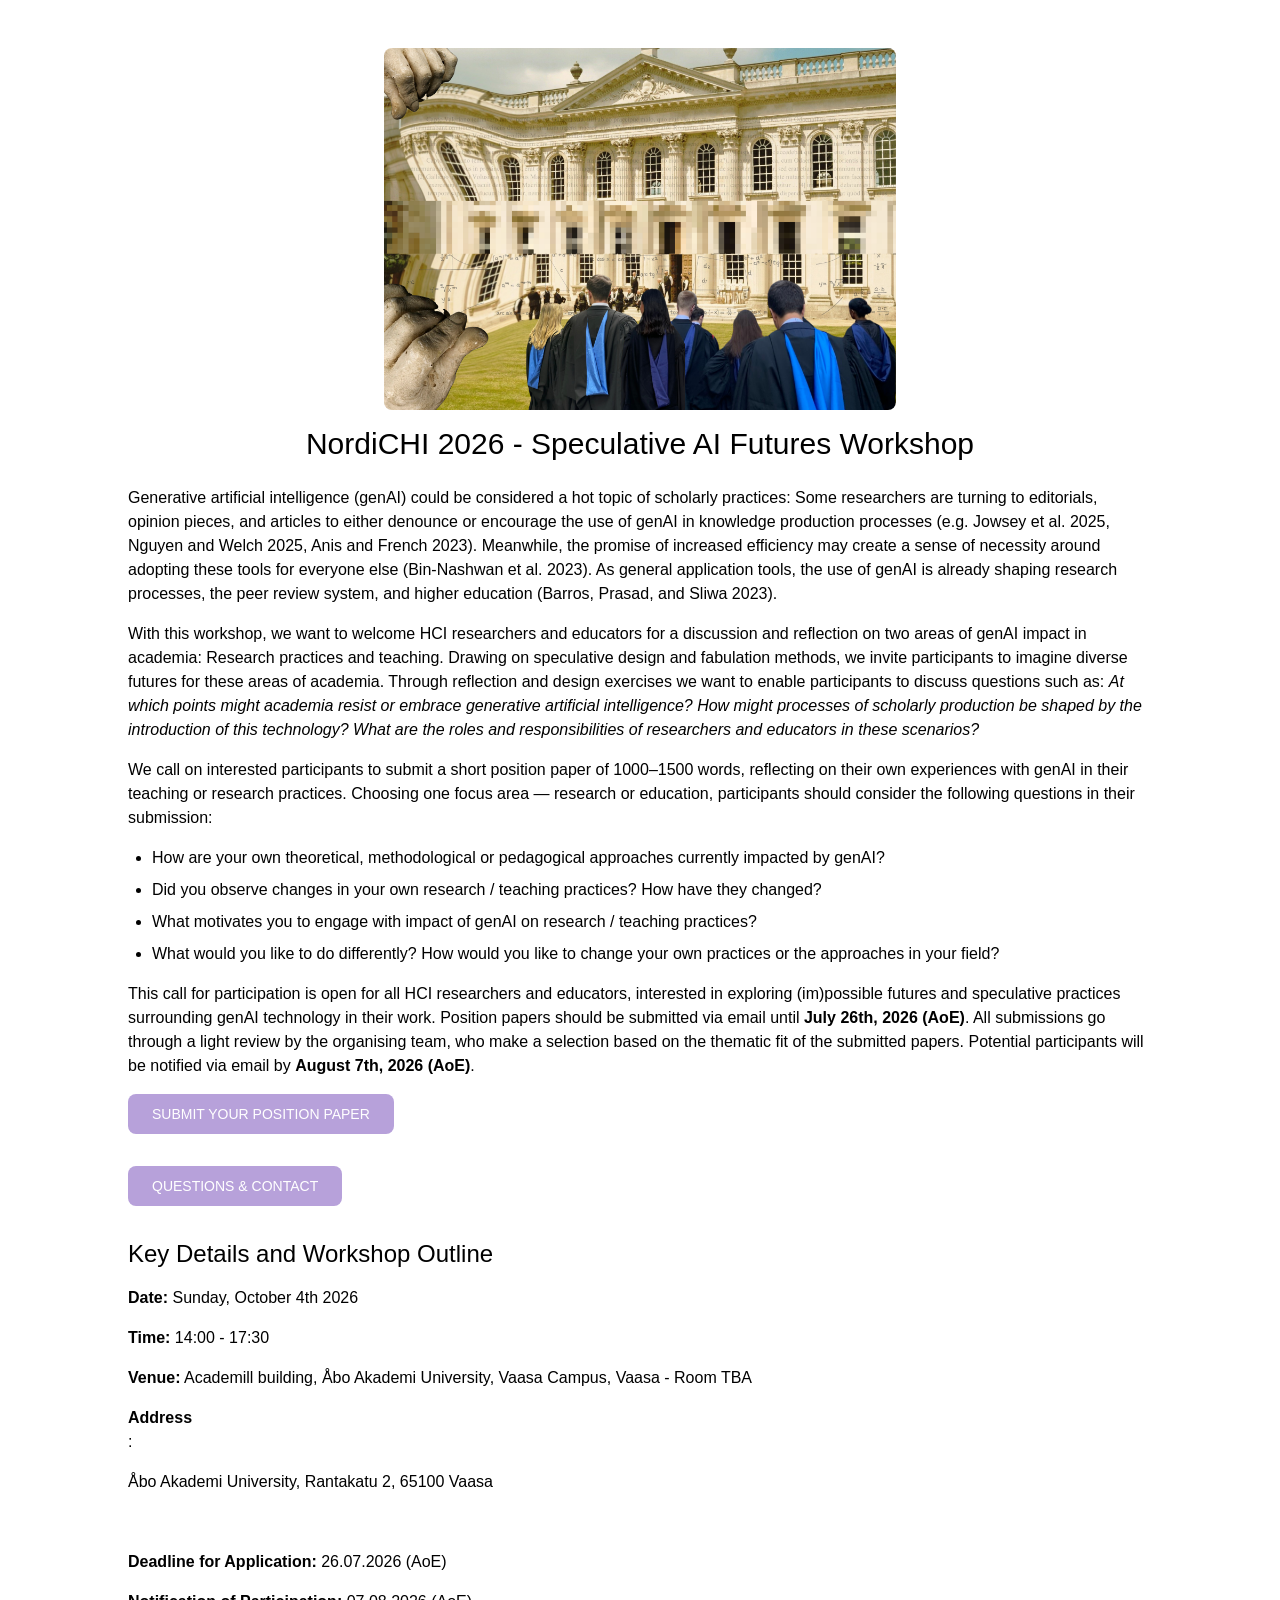
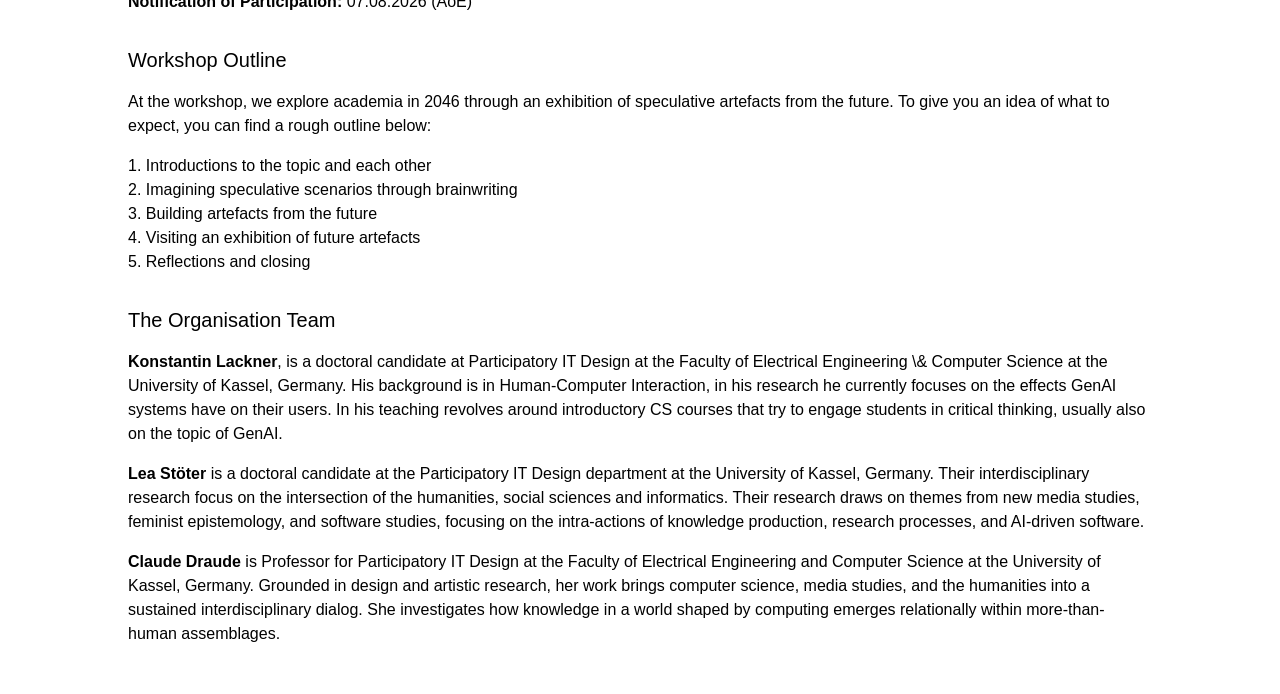
==== docs/index.html @ 433b13c0 "UPDATE title" ====
<!DOCTYPE html>
<html class="scroll-smooth" lang="de">
<head>
    <meta charset="UTF-8">
    <meta content="width=device-width, initial-scale=1.0" name="viewport">
    <title>Speculative AI Futures Workshop</title>
    <link href="./img/favicon.png" rel="icon">
  <script type="module" crossorigin src="./assets/index-BMOIDHHp.js"></script>
  <link rel="stylesheet" crossorigin href="./assets/index-B1BIUfkV.css">
</head>

<body>
<main class="bg-white min-h-screen mx-6">
    <div class="max-w-5xl mx-auto flex flex-col items-center justify-center bg-gradient-to-br from-indigo-500 to-purple-600 rounded-2xl pt-12 pb-6 text-left space-y-4"
         id="cfp">
        <img alt="Zoya Yasmine https://betterimagesofai.org Better Images of AI https://creativecommons.org/licenses/by/4.0/ Creative Commons License – This image shows a large white, traditional, old building. The top half of the building represents the humanities (which is symbolised by the embedded text from classic literature which is faintly shown on top the building). The bottom section of the building is embossed with mathematical formulas to represent the sciences. The middle layer of the image is heavily pixelated. On the steps at the front of the building there is a group of scholars, wearing formal suits and tie attire, who are standing around at the entrance talking and some of them are sitting on the steps. There are two stone, statute-like hands that are stretching the building apart from the left side. In the forefront of the image, there are 8 students – which can only be seen from the back. Their graduation gowns have bright blue hoods and they all look as though they are walking towards the old building which is in the background at a distance. There are a mix of students in the foreground."
             class="w-full max-w-lg rounded-lg"
             src="./img/twoCultures.png">
        <h1 class="text-3xl">NordiCHI 2026 - Speculative AI Futures Workshop</h1>
    </div>
    <div class="max-w-5xl mx-auto min-h-screen flex flex-col items-start justify-center bg-gradient-to-br from-indigo-500 to-purple-600 rounded-2xl pb-12 text-left space-y-4"
         id="cfp">
        <p>
            Generative artificial intelligence (genAI) could be considered a hot topic of scholarly practices: Some
            researchers are turning to editorials, opinion pieces, and articles to either denounce or encourage the use
            of genAI in knowledge production processes (e.g. Jowsey et al. 2025, Nguyen and Welch 2025, Anis and French
            2023). Meanwhile, the promise of increased efficiency may create a sense of necessity around adopting these
            tools for everyone else (Bin-Nashwan et al. 2023). As general application tools, the use of genAI is already
            shaping research processes, the peer review system, and higher education (Barros, Prasad, and Sliwa 2023).
        </p>
        <p>
            With this workshop, we want to welcome HCI researchers and educators for a discussion and reflection on two
            areas of genAI impact in academia: Research practices and teaching. Drawing on speculative design and
            fabulation methods, we invite participants to imagine diverse futures for these areas of academia. Through
            reflection and design exercises we want to enable participants to discuss questions such as: <em>At which
            points might academia resist or embrace generative artificial intelligence? How might processes of scholarly
            production be shaped by the introduction of this technology? What are the roles and responsibilities of
            researchers and educators in these scenarios?</em>
        </p>
        <p>
            We call on interested participants to submit a short position paper of 1000–1500 words, reflecting on their
            own experiences with genAI in their teaching or research practices. Choosing one focus area — research or
            education, participants should consider the following questions in their submission:
        </p>
        <ul class="list-disc pl-6 space-y-2">
            <li>How are your own theoretical, methodological or pedagogical approaches currently impacted by genAI?</li>
            <li>Did you observe changes in your own research / teaching practices? How have they changed?</li>
            <li>What motivates you to engage with impact of genAI on research / teaching practices?</li>
            <li>What would you like to do differently? How would you like to change your own practices or the approaches
                in your field?
            </li>
        </ul>
        <p>
            This call for participation is open for all HCI researchers and educators, interested in exploring
            (im)possible futures and speculative practices surrounding genAI technology in their work. Position papers
            should be submitted via email until <strong>July 26th, 2026 (AoE)</strong>. All submissions go through a light review by
            the organising team, who make a selection based on the thematic fit of the submitted papers. Potential
            participants will be notified via email by <strong>August 7th, 2026 (AoE)</strong>.
        </p>

        <a href="mailto:l.stoter@uni-kassel.de?subject=Position%20Paper%20–%20Speculative%20AI%20Futures%20Workshop%20–%20NordiCHI%202026"
           class="inline-block px-6 py-2.5 text-white bg-pastelPurpleLight
          text-sm font-medium rounded-lg hover:bg-green-500 hover:text-black hover:bg-pastelPurple
          transition-colors font-bold">
            SUBMIT YOUR POSITION PAPER
        </a>
        <p></p>
        <a href="mailto:l.stoter@uni-kassel.de?subject=Question%20About%20Speculative%20AI%20Futures%20Workshop%20–%20NordiCHI%202026"
           class="inline-block px-6 py-2.5 text-white bg-pastelPurpleLight
          text-sm font-medium rounded-lg hover:bg-green-500 hover:text-black hover:bg-cyan-700
          transition-colors font-bold">
            QUESTIONS & CONTACT
        </a>
        <p></p>
        <h2 class="text-2xl">Key Details and Workshop Outline</h2>
        <p><strong>Date:</strong> Sunday, October 4th 2026</p>
        <p><strong>Time:</strong> 14:00 - 17:30</p>
        <p><strong>Venue:</strong> Academill building, Åbo Akademi University, Vaasa Campus, Vaasa - Room TBA</p>
        <strong>Address</strong>: <a class="underline text-black hover:text-blue" href="https://maps.app.goo.gl/EadBiNbTPy5ejrDV8" target="_blank">Åbo Akademi University, Rantakatu 2, 65100 Vaasa</a><br>
        <p></p>
        <p><strong>Deadline for Application:</strong> 26.07.2026 (AoE)</p>
        <p><strong>Notification of Participation:</strong> 07.08.2026 (AoE)</p>
        <p></p>
        <h3 class="text-xl">Workshop Outline</h3>
        <p>At the workshop, we explore academia in 2046 through an exhibition of speculative artefacts from the future.
            To give you an idea of what to expect, you can find a rough outline below:</p>
        <ol class="list-decimal list-inside">
            <li>Introductions to the topic and each other</li>
            <li>Imagining speculative scenarios through brainwriting</li>
            <li>Building artefacts from the future</li>
            <li>Visiting an exhibition of future artefacts</li>
            <li>Reflections and closing</li>
        </ol>
        <p></p>
        <h3 class="text-xl">The Organisation Team</h3>
        <p>
            <strong>Konstantin Lackner</strong>, is a doctoral candidate at Participatory IT Design at the Faculty of
            Electrical Engineering \&amp; Computer Science at the University of Kassel, Germany.
            His background is in Human-Computer Interaction, in his research he currently focuses on the effects GenAI
            systems have on their users.
            In his teaching revolves around introductory CS courses that try to engage students in critical thinking,
            usually also on the topic of GenAI.&nbsp;
        </p>
        <p>
            <strong>Lea St&ouml;ter</strong> is a doctoral candidate at the Participatory IT Design department at the
            University of Kassel, Germany.
            Their interdisciplinary research focus on the intersection of the humanities, social sciences and
            informatics.
            Their research draws on themes from new media studies, feminist epistemology, and software studies, focusing
            on the intra-actions of knowledge production, research processes, and AI-driven software.&nbsp;
        </p>
        <p>
            <strong>Claude Draude</strong> is Professor for Participatory IT Design at the Faculty of Electrical
            Engineering and Computer Science at the University of Kassel, Germany.
            Grounded in design and artistic research, her work brings computer science, media studies, and the
            humanities into a sustained interdisciplinary dialog.
            She investigates how knowledge in a world shaped by computing emerges relationally within more-than-human
            assemblages.
        </p>
    </div>
</main>
</body>

</html>
---- docs/assets/index-B1BIUfkV.css ----
*,:before,:after{--tw-border-spacing-x: 0;--tw-border-spacing-y: 0;--tw-translate-x: 0;--tw-translate-y: 0;--tw-rotate: 0;--tw-skew-x: 0;--tw-skew-y: 0;--tw-scale-x: 1;--tw-scale-y: 1;--tw-pan-x: ;--tw-pan-y: ;--tw-pinch-zoom: ;--tw-scroll-snap-strictness: proximity;--tw-gradient-from-position: ;--tw-gradient-via-position: ;--tw-gradient-to-position: ;--tw-ordinal: ;--tw-slashed-zero: ;--tw-numeric-figure: ;--tw-numeric-spacing: ;--tw-numeric-fraction: ;--tw-ring-inset: ;--tw-ring-offset-width: 0px;--tw-ring-offset-color: #fff;--tw-ring-color: rgb(59 130 246 / .5);--tw-ring-offset-shadow: 0 0 #0000;--tw-ring-shadow: 0 0 #0000;--tw-shadow: 0 0 #0000;--tw-shadow-colored: 0 0 #0000;--tw-blur: ;--tw-brightness: ;--tw-contrast: ;--tw-grayscale: ;--tw-hue-rotate: ;--tw-invert: ;--tw-saturate: ;--tw-sepia: ;--tw-drop-shadow: ;--tw-backdrop-blur: ;--tw-backdrop-brightness: ;--tw-backdrop-contrast: ;--tw-backdrop-grayscale: ;--tw-backdrop-hue-rotate: ;--tw-backdrop-invert: ;--tw-backdrop-opacity: ;--tw-backdrop-saturate: ;--tw-backdrop-sepia: ;--tw-contain-size: ;--tw-contain-layout: ;--tw-contain-paint: ;--tw-contain-style: }::backdrop{--tw-border-spacing-x: 0;--tw-border-spacing-y: 0;--tw-translate-x: 0;--tw-translate-y: 0;--tw-rotate: 0;--tw-skew-x: 0;--tw-skew-y: 0;--tw-scale-x: 1;--tw-scale-y: 1;--tw-pan-x: ;--tw-pan-y: ;--tw-pinch-zoom: ;--tw-scroll-snap-strictness: proximity;--tw-gradient-from-position: ;--tw-gradient-via-position: ;--tw-gradient-to-position: ;--tw-ordinal: ;--tw-slashed-zero: ;--tw-numeric-figure: ;--tw-numeric-spacing: ;--tw-numeric-fraction: ;--tw-ring-inset: ;--tw-ring-offset-width: 0px;--tw-ring-offset-color: #fff;--tw-ring-color: rgb(59 130 246 / .5);--tw-ring-offset-shadow: 0 0 #0000;--tw-ring-shadow: 0 0 #0000;--tw-shadow: 0 0 #0000;--tw-shadow-colored: 0 0 #0000;--tw-blur: ;--tw-brightness: ;--tw-contrast: ;--tw-grayscale: ;--tw-hue-rotate: ;--tw-invert: ;--tw-saturate: ;--tw-sepia: ;--tw-drop-shadow: ;--tw-backdrop-blur: ;--tw-backdrop-brightness: ;--tw-backdrop-contrast: ;--tw-backdrop-grayscale: ;--tw-backdrop-hue-rotate: ;--tw-backdrop-invert: ;--tw-backdrop-opacity: ;--tw-backdrop-saturate: ;--tw-backdrop-sepia: ;--tw-contain-size: ;--tw-contain-layout: ;--tw-contain-paint: ;--tw-contain-style: }*,:before,:after{box-sizing:border-box;border-width:0;border-style:solid;border-color:currentColor}:before,:after{--tw-content: ""}html,:host{line-height:1.5;-webkit-text-size-adjust:100%;-moz-tab-size:4;tab-size:4;font-family:Monsterrat,sans-serif;font-feature-settings:normal;font-variation-settings:normal;-webkit-tap-highlight-color:transparent}body{margin:0;line-height:inherit}hr{height:0;color:inherit;border-top-width:1px}abbr:where([title]){text-decoration:underline dotted}h1,h2,h3,h4,h5,h6{font-size:inherit;font-weight:inherit}a{color:inherit;text-decoration:inherit}b,strong{font-weight:bolder}code,kbd,samp,pre{font-family:ui-monospace,SFMono-Regular,Menlo,Monaco,Consolas,Liberation Mono,Courier New,monospace;font-feature-settings:normal;font-variation-settings:normal;font-size:1em}small{font-size:80%}sub,sup{font-size:75%;line-height:0;position:relative;vertical-align:baseline}sub{bottom:-.25em}sup{top:-.5em}table{text-indent:0;border-color:inherit;border-collapse:collapse}button,input,optgroup,select,textarea{font-family:inherit;font-feature-settings:inherit;font-variation-settings:inherit;font-size:100%;font-weight:inherit;line-height:inherit;letter-spacing:inherit;color:inherit;margin:0;padding:0}button,select{text-transform:none}button,input:where([type=button]),input:where([type=reset]),input:where([type=submit]){-webkit-appearance:button;background-color:transparent;background-image:none}:-moz-focusring{outline:auto}:-moz-ui-invalid{box-shadow:none}progress{vertical-align:baseline}::-webkit-inner-spin-button,::-webkit-outer-spin-button{height:auto}[type=search]{-webkit-appearance:textfield;outline-offset:-2px}::-webkit-search-decoration{-webkit-appearance:none}::-webkit-file-upload-button{-webkit-appearance:button;font:inherit}summary{display:list-item}blockquote,dl,dd,h1,h2,h3,h4,h5,h6,hr,figure,p,pre{margin:0}fieldset{margin:0;padding:0}legend{padding:0}ol,ul,menu{list-style:none;margin:0;padding:0}dialog{padding:0}textarea{resize:vertical}input::placeholder,textarea::placeholder{opacity:1;color:#9ca3af}button,[role=button]{cursor:pointer}:disabled{cursor:default}img,svg,video,canvas,audio,iframe,embed,object{display:block;vertical-align:middle}img,video{max-width:100%;height:auto}[hidden]:where(:not([hidden=until-found])){display:none}.mx-6{margin-left:1.5rem;margin-right:1.5rem}.mx-auto{margin-left:auto;margin-right:auto}.inline-block{display:inline-block}.flex{display:flex}.min-h-screen{min-height:100vh}.w-full{width:100%}.max-w-5xl{max-width:64rem}.max-w-lg{max-width:32rem}.list-inside{list-style-position:inside}.list-decimal{list-style-type:decimal}.list-disc{list-style-type:disc}.flex-col{flex-direction:column}.items-start{align-items:flex-start}.items-center{align-items:center}.justify-center{justify-content:center}.space-y-2>:not([hidden])~:not([hidden]){--tw-space-y-reverse: 0;margin-top:calc(.5rem * calc(1 - var(--tw-space-y-reverse)));margin-bottom:calc(.5rem * var(--tw-space-y-reverse))}.space-y-4>:not([hidden])~:not([hidden]){--tw-space-y-reverse: 0;margin-top:calc(1rem * calc(1 - var(--tw-space-y-reverse)));margin-bottom:calc(1rem * var(--tw-space-y-reverse))}.scroll-smooth{scroll-behavior:smooth}.rounded-2xl{border-radius:1rem}.rounded-lg{border-radius:.5rem}.bg-pastelPurpleLight{background-color:#b7a1da}.bg-white{--tw-bg-opacity: 1;background-color:rgb(255 255 255 / var(--tw-bg-opacity, 1))}.bg-gradient-to-br{background-image:linear-gradient(to bottom right,var(--tw-gradient-stops))}.px-6{padding-left:1.5rem;padding-right:1.5rem}.py-2\.5{padding-top:.625rem;padding-bottom:.625rem}.pb-12{padding-bottom:3rem}.pb-6{padding-bottom:1.5rem}.pl-6{padding-left:1.5rem}.pt-12{padding-top:3rem}.text-left{text-align:left}.text-2xl{font-size:1.5rem;line-height:2rem}.text-3xl{font-size:1.875rem;line-height:2.25rem}.text-sm{font-size:.875rem;line-height:1.25rem}.text-xl{font-size:1.25rem;line-height:1.75rem}.font-bold{font-weight:700}.font-medium{font-weight:500}.text-white{--tw-text-opacity: 1;color:rgb(255 255 255 / var(--tw-text-opacity, 1))}.outline{outline-style:solid}.transition-colors{transition-property:color,background-color,border-color,text-decoration-color,fill,stroke;transition-timing-function:cubic-bezier(.4,0,.2,1);transition-duration:.15s}@font-face{font-family:Monsterrat;src:url(./Montserrat-VariableFont_wght-CiIa1Ne8.ttf) format("truetype");font-weight:100 900;font-style:normal}@font-face{font-family:HomeSweetHome;src:url(./HomeSweetHome-CXur5l7F.otf) format("opentype");font-weight:100 900;font-style:normal}@font-face{font-family:NeedleWorkPerfect;src:url(./NeedleworkPerfect-Cuz3jVs8.ttf) format("truetype");font-weight:100 900;font-style:normal}@font-face{font-family:Quicksand;src:url(./Quicksand_Dash-B9TzXvvJ.otf) format("opentype");font-weight:100 900;font-style:normal}@font-face{font-family:SuperStitch;src:url(./SuperStitch-Regular-LQskHs6_.ttf) format("truetype");font-weight:100 900;font-style:normal}@font-face{font-family:PWDottedFont;src:url(./PWDottedFont-WDQb-461.ttf) format("truetype");font-weight:100 900;font-style:normal}@font-face{font-family:PiS_stutter;src:url(./PiS_stutter-BZA3KUnS.otf) format("opentype");font-weight:100 900;font-style:normal}.hover\:bg-pastelPurple:hover{background-color:#8b72b3}.hover\:text-black:hover{--tw-text-opacity: 1;color:rgb(0 0 0 / var(--tw-text-opacity, 1))}
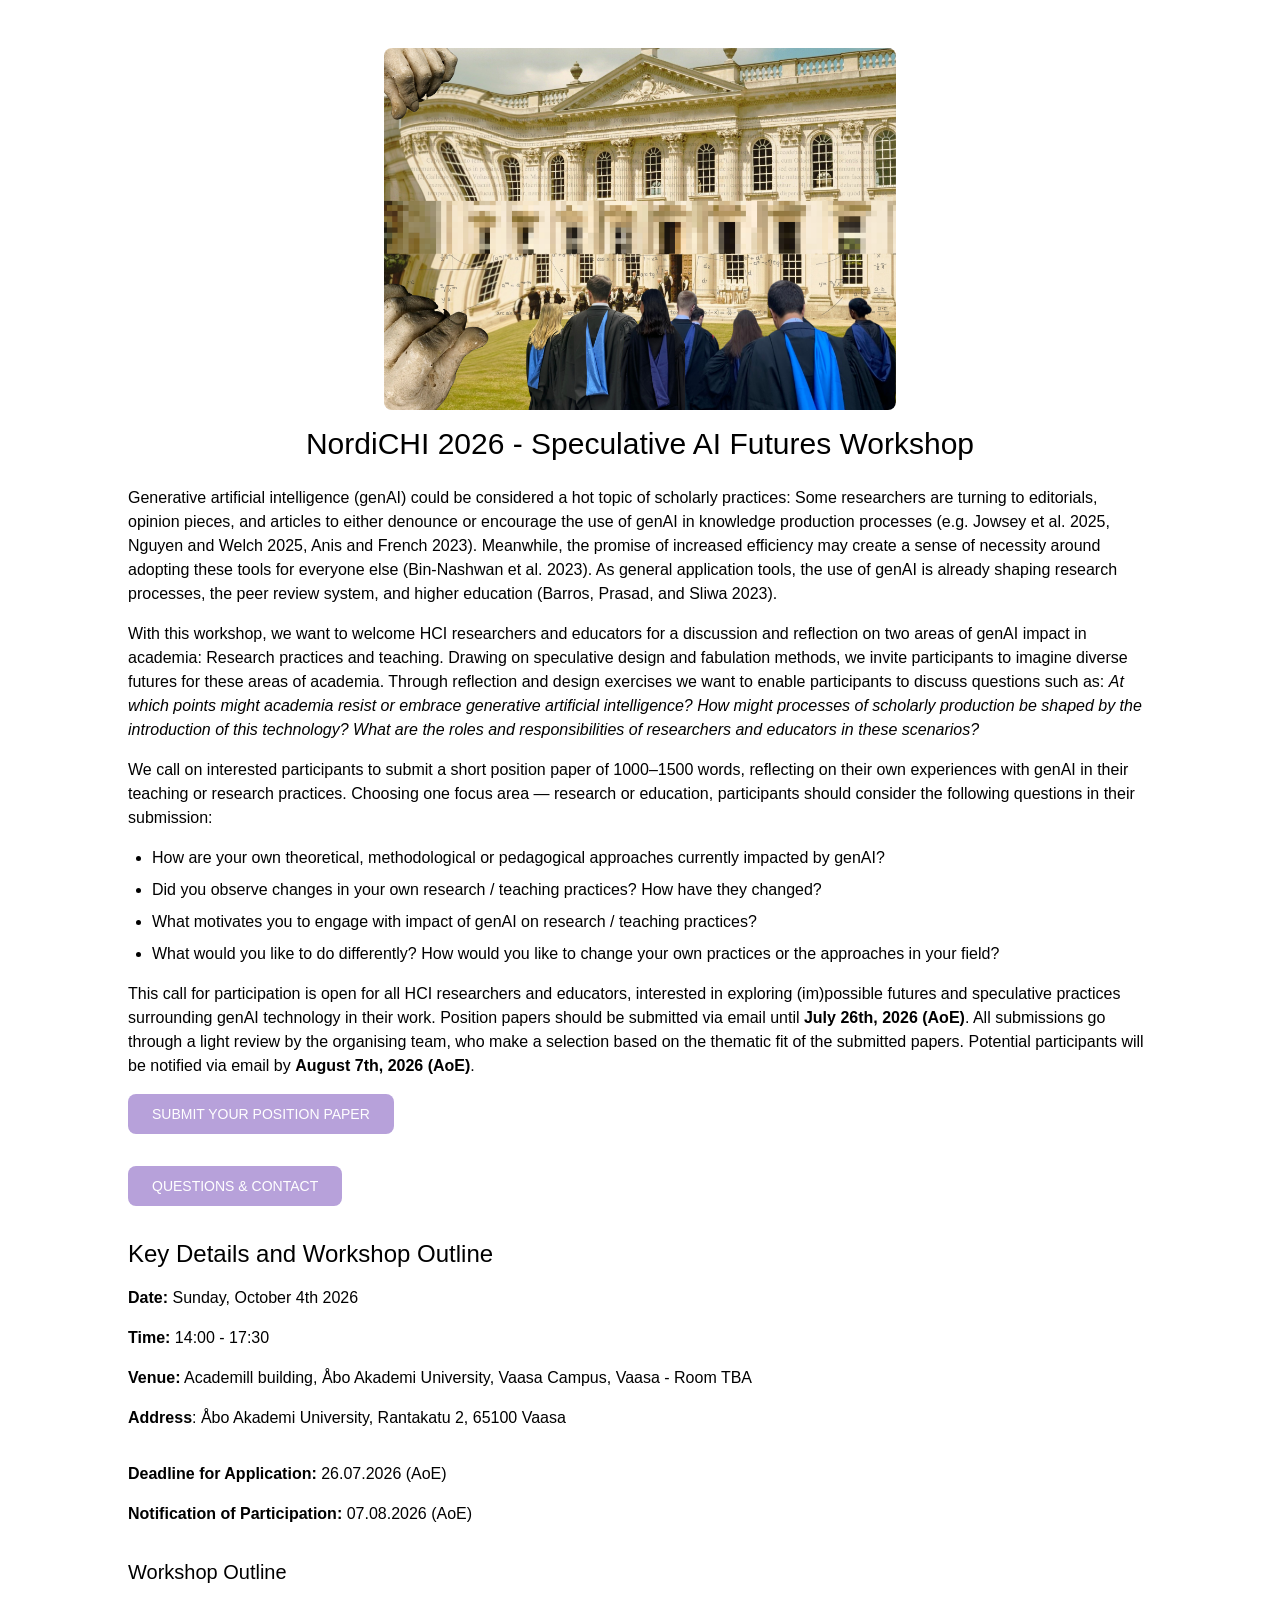
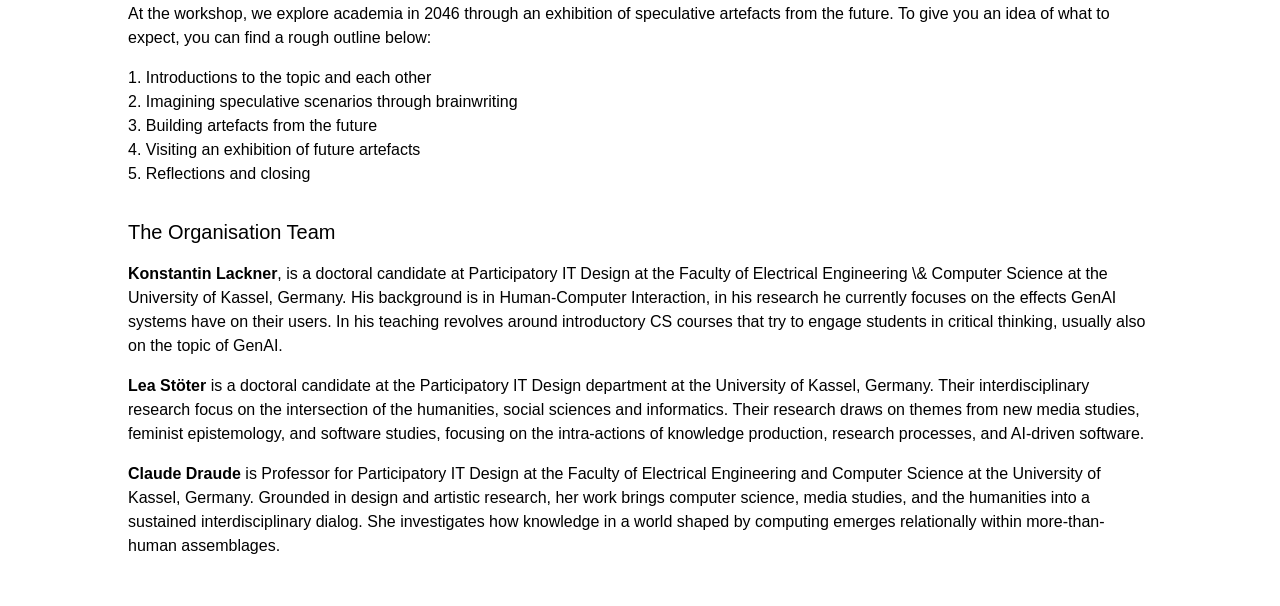
==== commit 1a9b83f4: "UPDATE fixed line spacing" ====
--- a/docs/index.html
+++ b/docs/index.html
@@ -76,7 +76,7 @@
         <p><strong>Date:</strong> Sunday, October 4th 2026</p>
         <p><strong>Time:</strong> 14:00 - 17:30</p>
         <p><strong>Venue:</strong> Academill building, Åbo Akademi University, Vaasa Campus, Vaasa - Room TBA</p>
-        <strong>Address</strong>: <a class="underline text-black hover:text-blue" href="https://maps.app.goo.gl/EadBiNbTPy5ejrDV8" target="_blank">Åbo Akademi University, Rantakatu 2, 65100 Vaasa</a><br>
+        <p><strong>Address</strong>: <a class="underline hover:bg-sky-500" href="https://maps.app.goo.gl/EadBiNbTPy5ejrDV8" target="_blank">Åbo Akademi University, Rantakatu 2, 65100 Vaasa</a></p>
         <p></p>
         <p><strong>Deadline for Application:</strong> 26.07.2026 (AoE)</p>
         <p><strong>Notification of Participation:</strong> 07.08.2026 (AoE)</p>
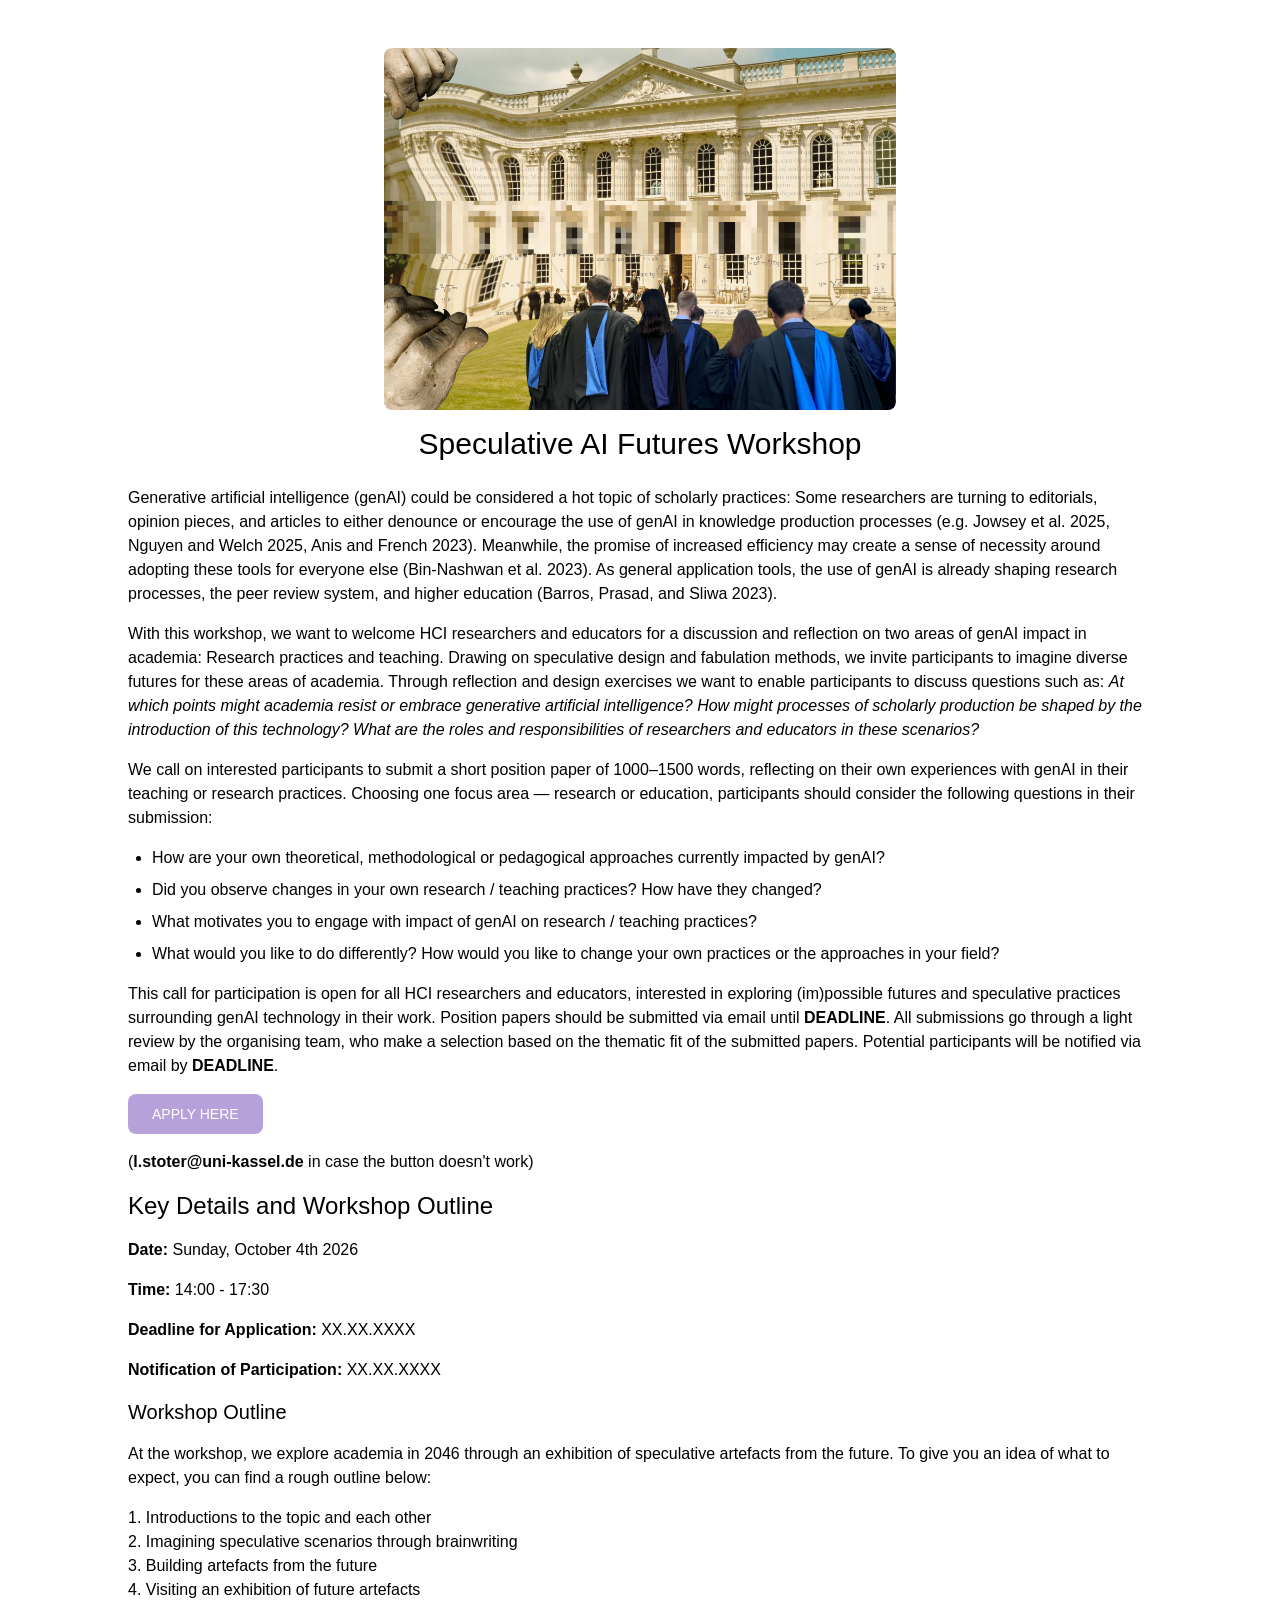
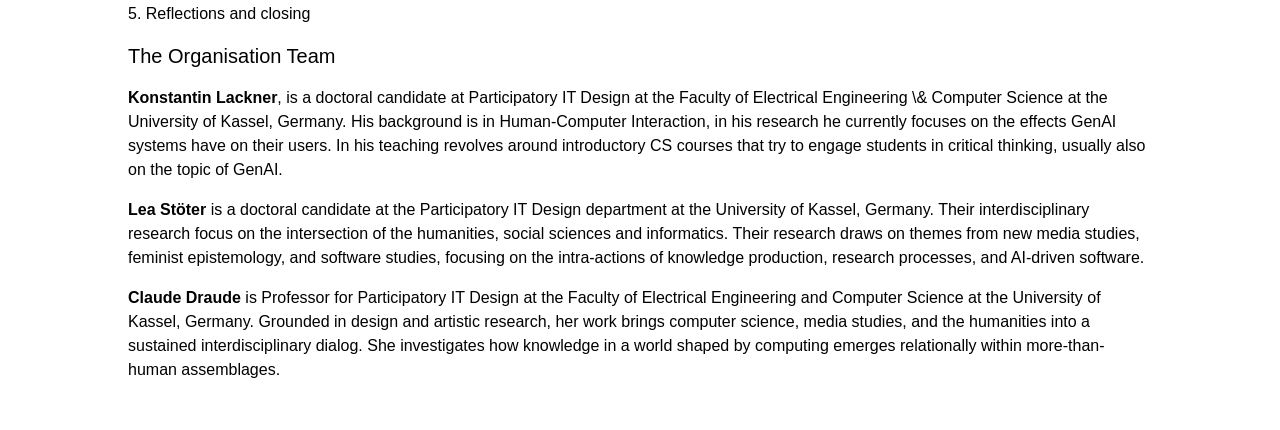
==== commit 411ba07b: "ADD mail in text form" ====
--- a/docs/index.html
+++ b/docs/index.html
@@ -16,7 +16,7 @@
         <img alt="Zoya Yasmine https://betterimagesofai.org Better Images of AI https://creativecommons.org/licenses/by/4.0/ Creative Commons License – This image shows a large white, traditional, old building. The top half of the building represents the humanities (which is symbolised by the embedded text from classic literature which is faintly shown on top the building). The bottom section of the building is embossed with mathematical formulas to represent the sciences. The middle layer of the image is heavily pixelated. On the steps at the front of the building there is a group of scholars, wearing formal suits and tie attire, who are standing around at the entrance talking and some of them are sitting on the steps. There are two stone, statute-like hands that are stretching the building apart from the left side. In the forefront of the image, there are 8 students – which can only be seen from the back. Their graduation gowns have bright blue hoods and they all look as though they are walking towards the old building which is in the background at a distance. There are a mix of students in the foreground."
              class="w-full max-w-lg rounded-lg"
              src="./img/twoCultures.png">
-        <h1 class="text-3xl">NordiCHI 2026 - Speculative AI Futures Workshop</h1>
+        <h1 class="text-3xl">Speculative AI Futures Workshop</h1>
     </div>
     <div class="max-w-5xl mx-auto min-h-screen flex flex-col items-start justify-center bg-gradient-to-br from-indigo-500 to-purple-600 rounded-2xl pb-12 text-left space-y-4"
          id="cfp">
@@ -53,34 +53,24 @@
         <p>
             This call for participation is open for all HCI researchers and educators, interested in exploring
             (im)possible futures and speculative practices surrounding genAI technology in their work. Position papers
-            should be submitted via email until <strong>July 26th, 2026 (AoE)</strong>. All submissions go through a light review by
+            should be submitted via email until <strong>DEADLINE</strong>. All submissions go through a light review by
             the organising team, who make a selection based on the thematic fit of the submitted papers. Potential
-            participants will be notified via email by <strong>August 7th, 2026 (AoE)</strong>.
+            participants will be notified via email by <strong>DEADLINE</strong>.
         </p>
 
         <a href="mailto:l.stoter@uni-kassel.de?subject=Position%20Paper%20–%20Speculative%20AI%20Futures%20Workshop%20–%20NordiCHI%202026"
            class="inline-block px-6 py-2.5 text-white bg-pastelPurpleLight
           text-sm font-medium rounded-lg hover:bg-green-500 hover:text-black hover:bg-pastelPurple
           transition-colors font-bold">
-            SUBMIT YOUR POSITION PAPER
+            APPLY HERE
         </a>
-        <p></p>
-        <a href="mailto:l.stoter@uni-kassel.de?subject=Question%20About%20Speculative%20AI%20Futures%20Workshop%20–%20NordiCHI%202026"
-           class="inline-block px-6 py-2.5 text-white bg-pastelPurpleLight
-          text-sm font-medium rounded-lg hover:bg-green-500 hover:text-black hover:bg-cyan-700
-          transition-colors font-bold">
-            QUESTIONS & CONTACT
-        </a>
-        <p></p>
+        <p>(<strong>l.stoter@uni-kassel.de</strong> in case the button doesn't work)</p>
+
         <h2 class="text-2xl">Key Details and Workshop Outline</h2>
         <p><strong>Date:</strong> Sunday, October 4th 2026</p>
         <p><strong>Time:</strong> 14:00 - 17:30</p>
-        <p><strong>Venue:</strong> Academill building, Åbo Akademi University, Vaasa Campus, Vaasa - Room TBA</p>
-        <p><strong>Address</strong>: <a class="underline hover:bg-sky-500" href="https://maps.app.goo.gl/EadBiNbTPy5ejrDV8" target="_blank">Åbo Akademi University, Rantakatu 2, 65100 Vaasa</a></p>
-        <p></p>
-        <p><strong>Deadline for Application:</strong> 26.07.2026 (AoE)</p>
-        <p><strong>Notification of Participation:</strong> 07.08.2026 (AoE)</p>
-        <p></p>
+        <p><strong>Deadline for Application:</strong> XX.XX.XXXX</p>
+        <p><strong>Notification of Participation:</strong> XX.XX.XXXX</p>
         <h3 class="text-xl">Workshop Outline</h3>
         <p>At the workshop, we explore academia in 2046 through an exhibition of speculative artefacts from the future.
             To give you an idea of what to expect, you can find a rough outline below:</p>
@@ -91,7 +81,6 @@
             <li>Visiting an exhibition of future artefacts</li>
             <li>Reflections and closing</li>
         </ol>
-        <p></p>
         <h3 class="text-xl">The Organisation Team</h3>
         <p>
             <strong>Konstantin Lackner</strong>, is a doctoral candidate at Participatory IT Design at the Faculty of
@@ -120,5 +109,4 @@
     </div>
 </main>
 </body>
-
-</html>
+</html>
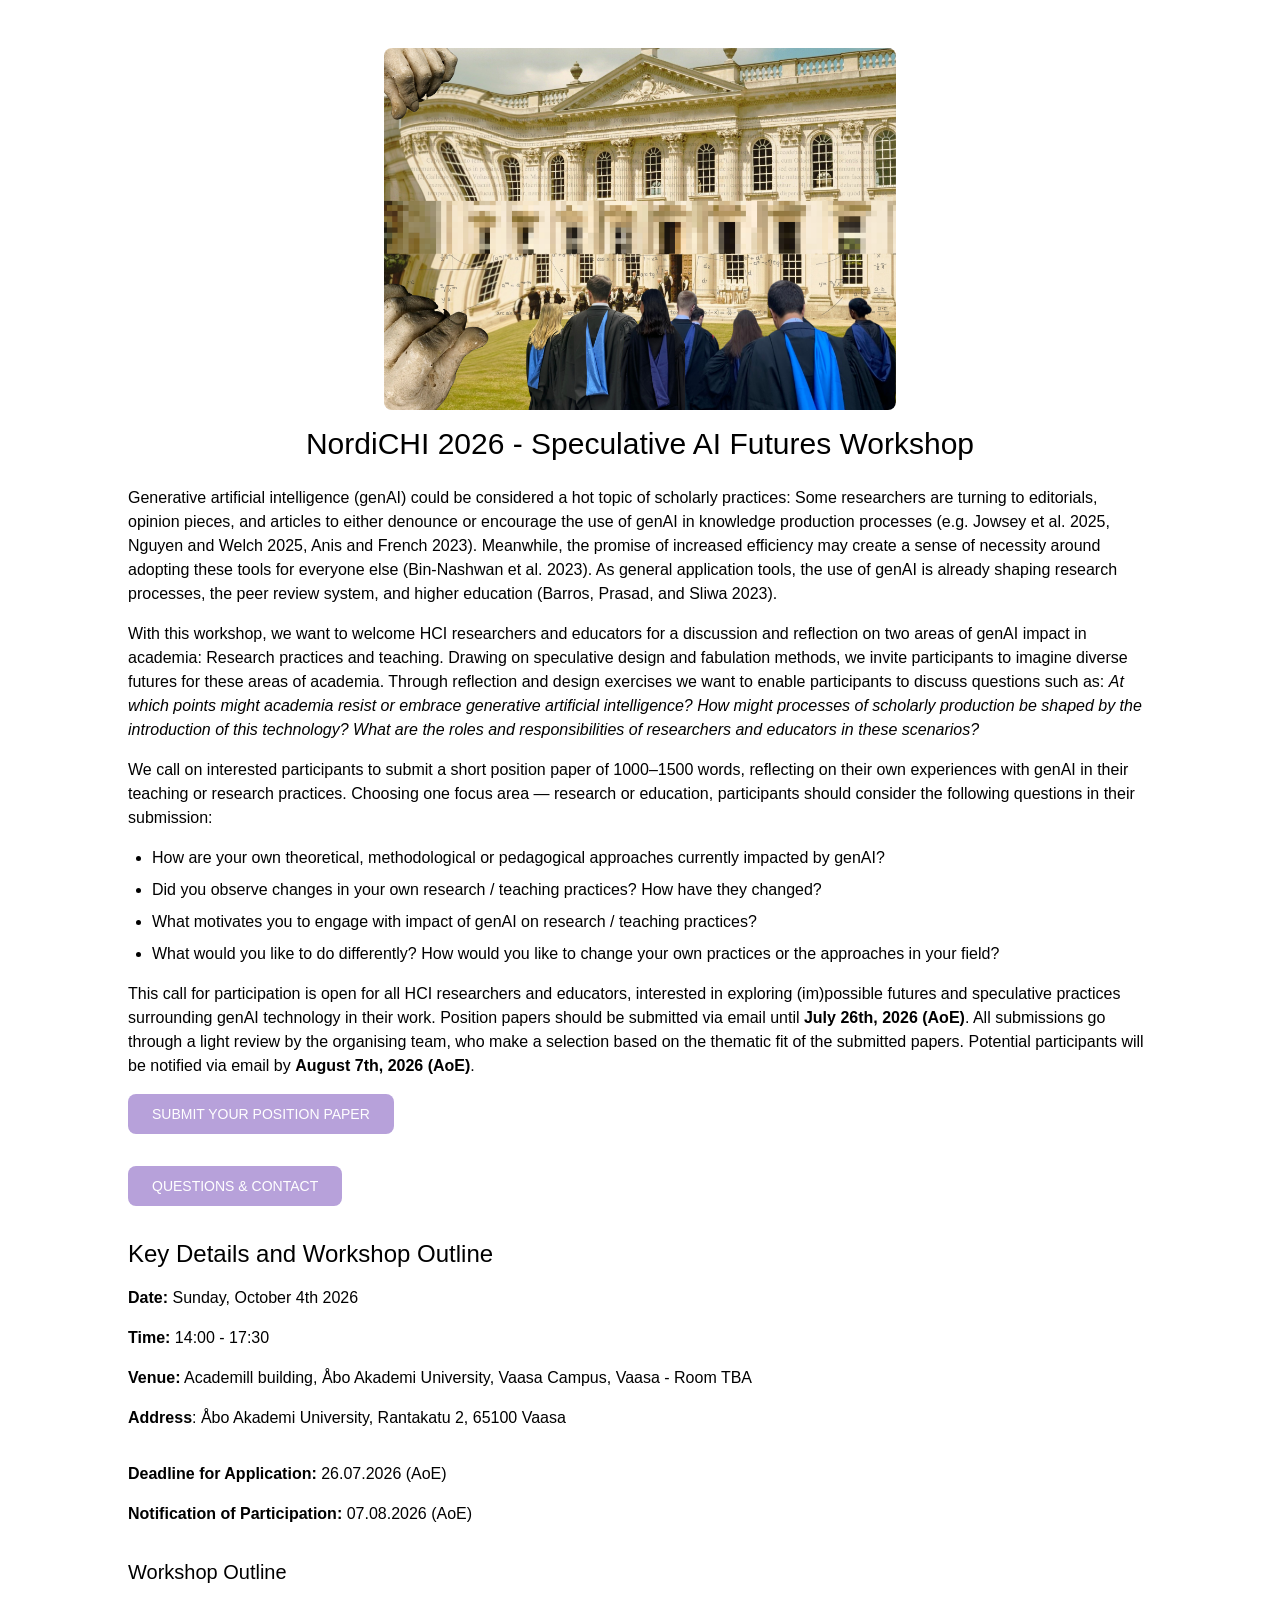
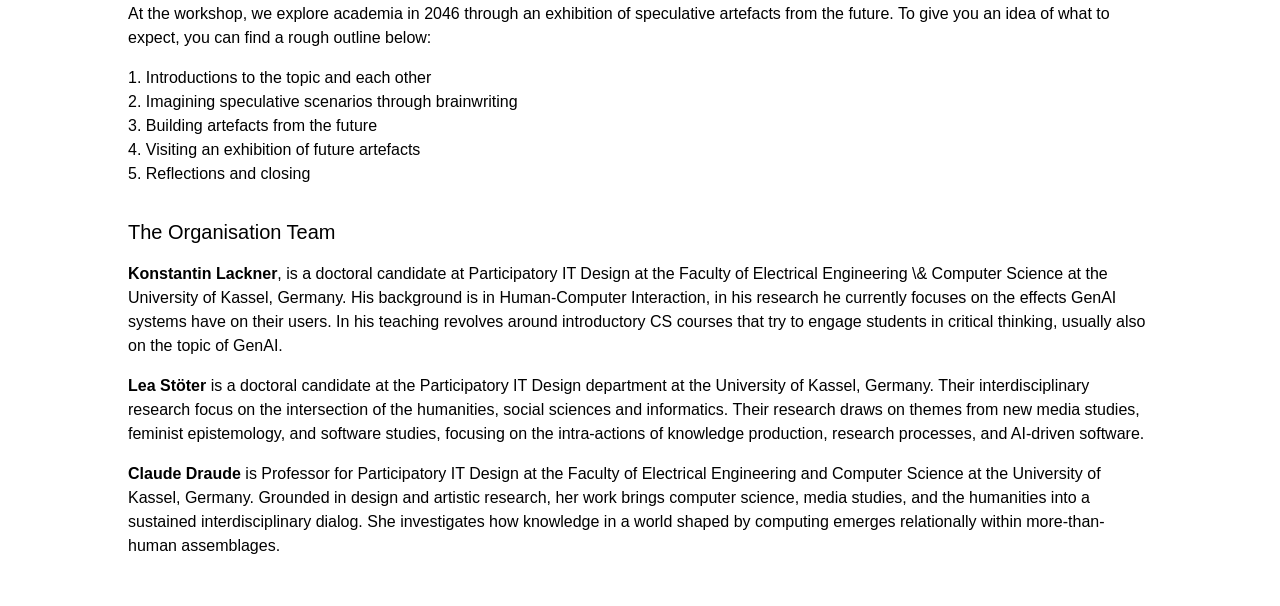
==== commit 1c75d10b: "Merge remote-tracking branch 'origin/main' # Conflicts: #	docs/index.html" ====
--- a/docs/index.html
+++ b/docs/index.html
@@ -16,7 +16,7 @@
         <img alt="Zoya Yasmine https://betterimagesofai.org Better Images of AI https://creativecommons.org/licenses/by/4.0/ Creative Commons License – This image shows a large white, traditional, old building. The top half of the building represents the humanities (which is symbolised by the embedded text from classic literature which is faintly shown on top the building). The bottom section of the building is embossed with mathematical formulas to represent the sciences. The middle layer of the image is heavily pixelated. On the steps at the front of the building there is a group of scholars, wearing formal suits and tie attire, who are standing around at the entrance talking and some of them are sitting on the steps. There are two stone, statute-like hands that are stretching the building apart from the left side. In the forefront of the image, there are 8 students – which can only be seen from the back. Their graduation gowns have bright blue hoods and they all look as though they are walking towards the old building which is in the background at a distance. There are a mix of students in the foreground."
              class="w-full max-w-lg rounded-lg"
              src="./img/twoCultures.png">
-        <h1 class="text-3xl">Speculative AI Futures Workshop</h1>
+        <h1 class="text-3xl">NordiCHI 2026 - Speculative AI Futures Workshop</h1>
     </div>
     <div class="max-w-5xl mx-auto min-h-screen flex flex-col items-start justify-center bg-gradient-to-br from-indigo-500 to-purple-600 rounded-2xl pb-12 text-left space-y-4"
          id="cfp">
@@ -53,24 +53,34 @@
         <p>
             This call for participation is open for all HCI researchers and educators, interested in exploring
             (im)possible futures and speculative practices surrounding genAI technology in their work. Position papers
-            should be submitted via email until <strong>DEADLINE</strong>. All submissions go through a light review by
+            should be submitted via email until <strong>July 26th, 2026 (AoE)</strong>. All submissions go through a light review by
             the organising team, who make a selection based on the thematic fit of the submitted papers. Potential
-            participants will be notified via email by <strong>DEADLINE</strong>.
+            participants will be notified via email by <strong>August 7th, 2026 (AoE)</strong>.
         </p>
 
         <a href="mailto:l.stoter@uni-kassel.de?subject=Position%20Paper%20–%20Speculative%20AI%20Futures%20Workshop%20–%20NordiCHI%202026"
            class="inline-block px-6 py-2.5 text-white bg-pastelPurpleLight
           text-sm font-medium rounded-lg hover:bg-green-500 hover:text-black hover:bg-pastelPurple
           transition-colors font-bold">
-            APPLY HERE
+            SUBMIT YOUR POSITION PAPER
         </a>
-        <p>(<strong>l.stoter@uni-kassel.de</strong> in case the button doesn't work)</p>
-
+        <p></p>
+        <a href="mailto:l.stoter@uni-kassel.de?subject=Question%20About%20Speculative%20AI%20Futures%20Workshop%20–%20NordiCHI%202026"
+           class="inline-block px-6 py-2.5 text-white bg-pastelPurpleLight
+          text-sm font-medium rounded-lg hover:bg-green-500 hover:text-black hover:bg-cyan-700
+          transition-colors font-bold">
+            QUESTIONS & CONTACT
+        </a>
+        <p></p>
         <h2 class="text-2xl">Key Details and Workshop Outline</h2>
         <p><strong>Date:</strong> Sunday, October 4th 2026</p>
         <p><strong>Time:</strong> 14:00 - 17:30</p>
-        <p><strong>Deadline for Application:</strong> XX.XX.XXXX</p>
-        <p><strong>Notification of Participation:</strong> XX.XX.XXXX</p>
+        <p><strong>Venue:</strong> Academill building, Åbo Akademi University, Vaasa Campus, Vaasa - Room TBA</p>
+        <p><strong>Address</strong>: <a class="underline hover:bg-sky-500" href="https://maps.app.goo.gl/EadBiNbTPy5ejrDV8" target="_blank">Åbo Akademi University, Rantakatu 2, 65100 Vaasa</a></p>
+        <p></p>
+        <p><strong>Deadline for Application:</strong> 26.07.2026 (AoE)</p>
+        <p><strong>Notification of Participation:</strong> 07.08.2026 (AoE)</p>
+        <p></p>
         <h3 class="text-xl">Workshop Outline</h3>
         <p>At the workshop, we explore academia in 2046 through an exhibition of speculative artefacts from the future.
             To give you an idea of what to expect, you can find a rough outline below:</p>
@@ -81,6 +91,7 @@
             <li>Visiting an exhibition of future artefacts</li>
             <li>Reflections and closing</li>
         </ol>
+        <p></p>
         <h3 class="text-xl">The Organisation Team</h3>
         <p>
             <strong>Konstantin Lackner</strong>, is a doctoral candidate at Participatory IT Design at the Faculty of
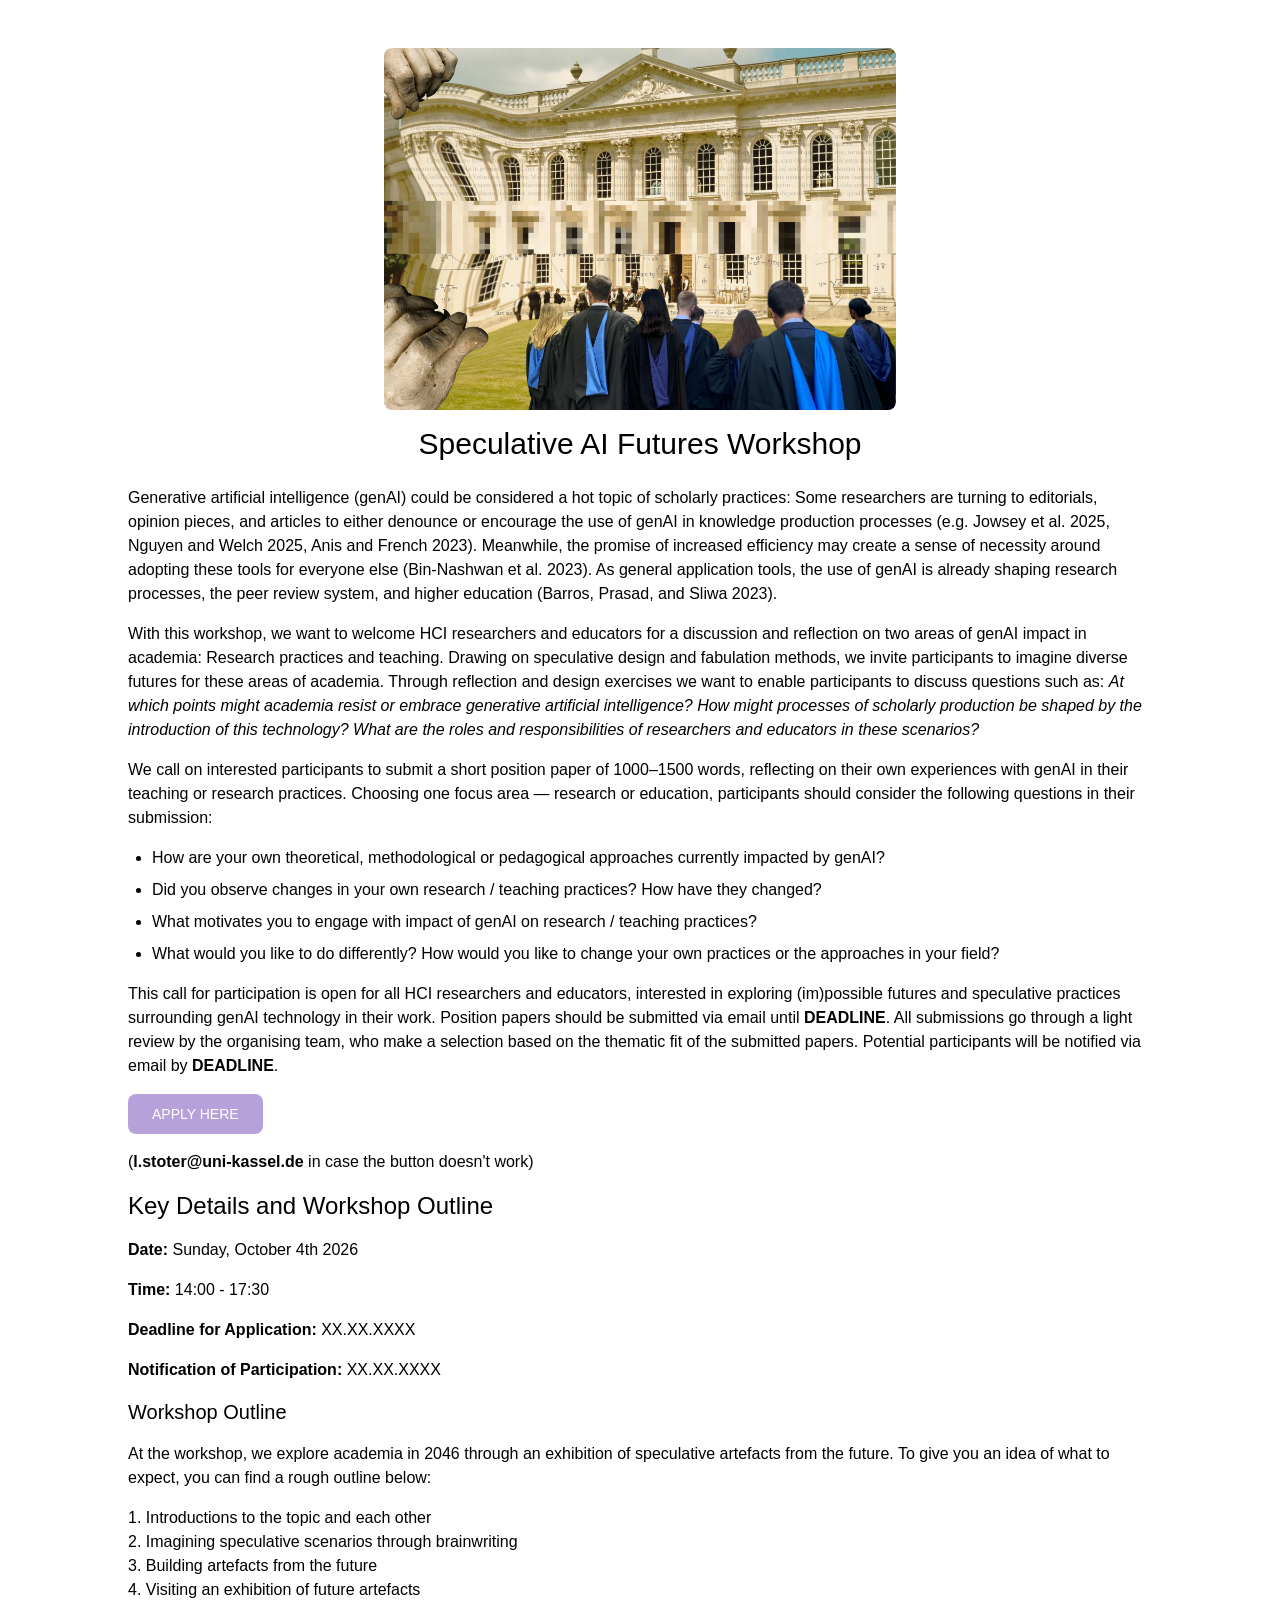
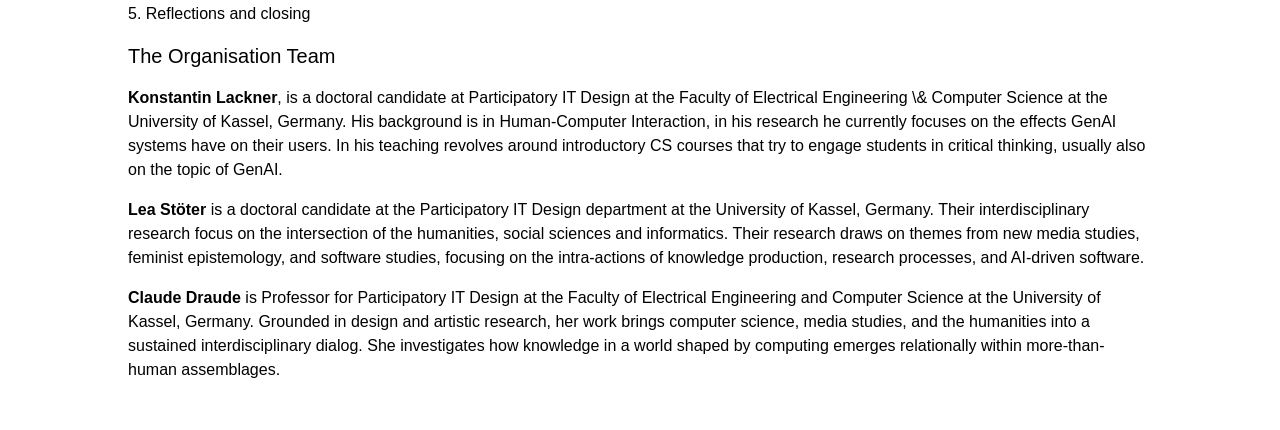
==== commit a869a55c: "Add mail plain text" ====
--- a/docs/index.html
+++ b/docs/index.html
@@ -16,7 +16,7 @@
         <img alt="Zoya Yasmine https://betterimagesofai.org Better Images of AI https://creativecommons.org/licenses/by/4.0/ Creative Commons License – This image shows a large white, traditional, old building. The top half of the building represents the humanities (which is symbolised by the embedded text from classic literature which is faintly shown on top the building). The bottom section of the building is embossed with mathematical formulas to represent the sciences. The middle layer of the image is heavily pixelated. On the steps at the front of the building there is a group of scholars, wearing formal suits and tie attire, who are standing around at the entrance talking and some of them are sitting on the steps. There are two stone, statute-like hands that are stretching the building apart from the left side. In the forefront of the image, there are 8 students – which can only be seen from the back. Their graduation gowns have bright blue hoods and they all look as though they are walking towards the old building which is in the background at a distance. There are a mix of students in the foreground."
              class="w-full max-w-lg rounded-lg"
              src="./img/twoCultures.png">
-        <h1 class="text-3xl">NordiCHI 2026 - Speculative AI Futures Workshop</h1>
+        <h1 class="text-3xl">Speculative AI Futures Workshop</h1>
     </div>
     <div class="max-w-5xl mx-auto min-h-screen flex flex-col items-start justify-center bg-gradient-to-br from-indigo-500 to-purple-600 rounded-2xl pb-12 text-left space-y-4"
          id="cfp">
@@ -53,34 +53,24 @@
         <p>
             This call for participation is open for all HCI researchers and educators, interested in exploring
             (im)possible futures and speculative practices surrounding genAI technology in their work. Position papers
-            should be submitted via email until <strong>July 26th, 2026 (AoE)</strong>. All submissions go through a light review by
+            should be submitted via email until <strong>DEADLINE</strong>. All submissions go through a light review by
             the organising team, who make a selection based on the thematic fit of the submitted papers. Potential
-            participants will be notified via email by <strong>August 7th, 2026 (AoE)</strong>.
+            participants will be notified via email by <strong>DEADLINE</strong>.
         </p>
 
         <a href="mailto:l.stoter@uni-kassel.de?subject=Position%20Paper%20–%20Speculative%20AI%20Futures%20Workshop%20–%20NordiCHI%202026"
            class="inline-block px-6 py-2.5 text-white bg-pastelPurpleLight
           text-sm font-medium rounded-lg hover:bg-green-500 hover:text-black hover:bg-pastelPurple
           transition-colors font-bold">
-            SUBMIT YOUR POSITION PAPER
+            APPLY HERE
         </a>
-        <p></p>
-        <a href="mailto:l.stoter@uni-kassel.de?subject=Question%20About%20Speculative%20AI%20Futures%20Workshop%20–%20NordiCHI%202026"
-           class="inline-block px-6 py-2.5 text-white bg-pastelPurpleLight
-          text-sm font-medium rounded-lg hover:bg-green-500 hover:text-black hover:bg-cyan-700
-          transition-colors font-bold">
-            QUESTIONS & CONTACT
-        </a>
-        <p></p>
+        <p>(<strong>l.stoter@uni-kassel.de</strong> in case the button doesn't work)</p>
+
         <h2 class="text-2xl">Key Details and Workshop Outline</h2>
         <p><strong>Date:</strong> Sunday, October 4th 2026</p>
         <p><strong>Time:</strong> 14:00 - 17:30</p>
-        <p><strong>Venue:</strong> Academill building, Åbo Akademi University, Vaasa Campus, Vaasa - Room TBA</p>
-        <p><strong>Address</strong>: <a class="underline hover:bg-sky-500" href="https://maps.app.goo.gl/EadBiNbTPy5ejrDV8" target="_blank">Åbo Akademi University, Rantakatu 2, 65100 Vaasa</a></p>
-        <p></p>
-        <p><strong>Deadline for Application:</strong> 26.07.2026 (AoE)</p>
-        <p><strong>Notification of Participation:</strong> 07.08.2026 (AoE)</p>
-        <p></p>
+        <p><strong>Deadline for Application:</strong> XX.XX.XXXX</p>
+        <p><strong>Notification of Participation:</strong> XX.XX.XXXX</p>
         <h3 class="text-xl">Workshop Outline</h3>
         <p>At the workshop, we explore academia in 2046 through an exhibition of speculative artefacts from the future.
             To give you an idea of what to expect, you can find a rough outline below:</p>
@@ -91,7 +81,6 @@
             <li>Visiting an exhibition of future artefacts</li>
             <li>Reflections and closing</li>
         </ol>
-        <p></p>
         <h3 class="text-xl">The Organisation Team</h3>
         <p>
             <strong>Konstantin Lackner</strong>, is a doctoral candidate at Participatory IT Design at the Faculty of
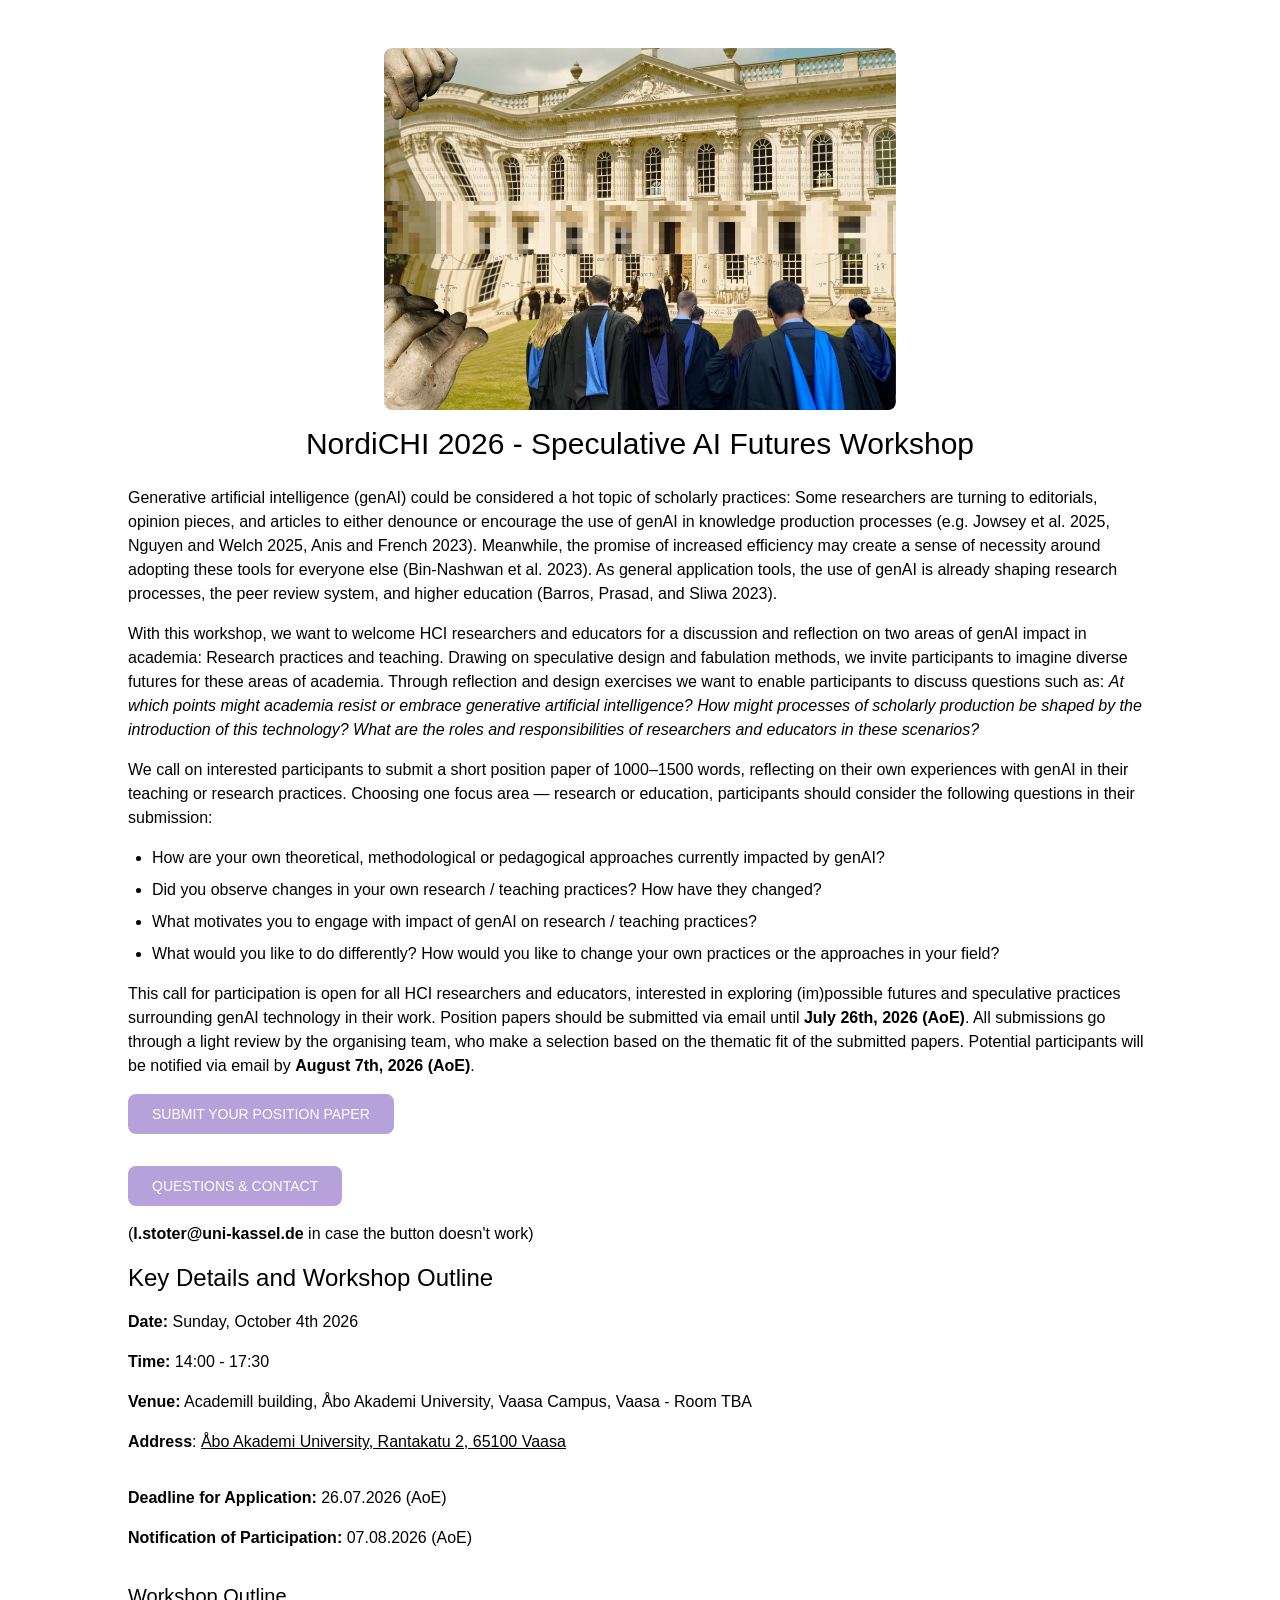
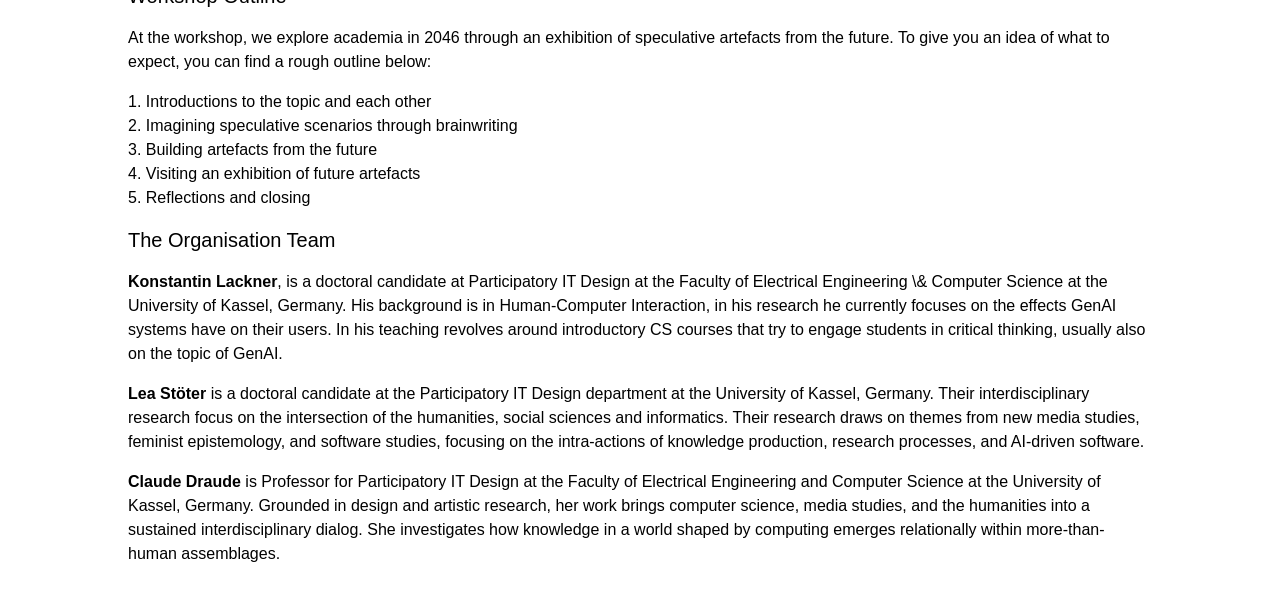
==== commit 564f72f7: "fixing heat related issues" ====
--- a/docs/index.html
+++ b/docs/index.html
@@ -5,8 +5,8 @@
     <meta content="width=device-width, initial-scale=1.0" name="viewport">
     <title>Speculative AI Futures Workshop</title>
     <link href="./img/favicon.png" rel="icon">
-  <script type="module" crossorigin src="./assets/index-BMOIDHHp.js"></script>
-  <link rel="stylesheet" crossorigin href="./assets/index-B1BIUfkV.css">
+  <script type="module" crossorigin src="./assets/index-Csb4u6qR.js"></script>
+  <link rel="stylesheet" crossorigin href="./assets/index-DcVdCw10.css">
 </head>
 
 <body>
@@ -16,7 +16,7 @@
         <img alt="Zoya Yasmine https://betterimagesofai.org Better Images of AI https://creativecommons.org/licenses/by/4.0/ Creative Commons License – This image shows a large white, traditional, old building. The top half of the building represents the humanities (which is symbolised by the embedded text from classic literature which is faintly shown on top the building). The bottom section of the building is embossed with mathematical formulas to represent the sciences. The middle layer of the image is heavily pixelated. On the steps at the front of the building there is a group of scholars, wearing formal suits and tie attire, who are standing around at the entrance talking and some of them are sitting on the steps. There are two stone, statute-like hands that are stretching the building apart from the left side. In the forefront of the image, there are 8 students – which can only be seen from the back. Their graduation gowns have bright blue hoods and they all look as though they are walking towards the old building which is in the background at a distance. There are a mix of students in the foreground."
              class="w-full max-w-lg rounded-lg"
              src="./img/twoCultures.png">
-        <h1 class="text-3xl">Speculative AI Futures Workshop</h1>
+        <h1 class="text-3xl">NordiCHI 2026 - Speculative AI Futures Workshop</h1>
     </div>
     <div class="max-w-5xl mx-auto min-h-screen flex flex-col items-start justify-center bg-gradient-to-br from-indigo-500 to-purple-600 rounded-2xl pb-12 text-left space-y-4"
          id="cfp">
@@ -53,24 +53,34 @@
         <p>
             This call for participation is open for all HCI researchers and educators, interested in exploring
             (im)possible futures and speculative practices surrounding genAI technology in their work. Position papers
-            should be submitted via email until <strong>DEADLINE</strong>. All submissions go through a light review by
-            the organising team, who make a selection based on the thematic fit of the submitted papers. Potential
-            participants will be notified via email by <strong>DEADLINE</strong>.
+            should be submitted via email until <strong>July 26th, 2026 (AoE)</strong>. All submissions go through a light review by the organising team, who make a selection based on the thematic fit of the submitted papers. Potential
+            participants will be notified via email by <strong>August 7th, 2026 (AoE)</strong>.
         </p>
 
         <a href="mailto:l.stoter@uni-kassel.de?subject=Position%20Paper%20–%20Speculative%20AI%20Futures%20Workshop%20–%20NordiCHI%202026"
            class="inline-block px-6 py-2.5 text-white bg-pastelPurpleLight
           text-sm font-medium rounded-lg hover:bg-green-500 hover:text-black hover:bg-pastelPurple
           transition-colors font-bold">
-            APPLY HERE
+            SUBMIT YOUR POSITION PAPER
+        </a>
+        <p></p>
+        <a href="mailto:l.stoter@uni-kassel.de?subject=Question%20About%20Speculative%20AI%20Futures%20Workshop%20–%20NordiCHI%202026"
+           class="inline-block px-6 py-2.5 text-white bg-pastelPurpleLight
+          text-sm font-medium rounded-lg hover:bg-green-500 hover:text-black hover:bg-cyan-700
+          transition-colors font-bold">
+            QUESTIONS & CONTACT
         </a>
         <p>(<strong>l.stoter@uni-kassel.de</strong> in case the button doesn't work)</p>
 
         <h2 class="text-2xl">Key Details and Workshop Outline</h2>
         <p><strong>Date:</strong> Sunday, October 4th 2026</p>
         <p><strong>Time:</strong> 14:00 - 17:30</p>
-        <p><strong>Deadline for Application:</strong> XX.XX.XXXX</p>
-        <p><strong>Notification of Participation:</strong> XX.XX.XXXX</p>
+        <p><strong>Venue:</strong> Academill building, Åbo Akademi University, Vaasa Campus, Vaasa - Room TBA</p>
+        <p><strong>Address</strong>: <a class="underline hover:bg-sky-500" href="https://maps.app.goo.gl/EadBiNbTPy5ejrDV8" target="_blank">Åbo Akademi University, Rantakatu 2, 65100 Vaasa</a></p>
+        <p></p>
+        <p><strong>Deadline for Application:</strong> 26.07.2026 (AoE)</p>
+        <p><strong>Notification of Participation:</strong> 07.08.2026 (AoE)</p>
+        <p></p>
         <h3 class="text-xl">Workshop Outline</h3>
         <p>At the workshop, we explore academia in 2046 through an exhibition of speculative artefacts from the future.
             To give you an idea of what to expect, you can find a rough outline below:</p>
--- a/docs/assets/index-DcVdCw10.css
+++ b/docs/assets/index-DcVdCw10.css
@@ -0,0 +1 @@
+*,:before,:after{--tw-border-spacing-x: 0;--tw-border-spacing-y: 0;--tw-translate-x: 0;--tw-translate-y: 0;--tw-rotate: 0;--tw-skew-x: 0;--tw-skew-y: 0;--tw-scale-x: 1;--tw-scale-y: 1;--tw-pan-x: ;--tw-pan-y: ;--tw-pinch-zoom: ;--tw-scroll-snap-strictness: proximity;--tw-gradient-from-position: ;--tw-gradient-via-position: ;--tw-gradient-to-position: ;--tw-ordinal: ;--tw-slashed-zero: ;--tw-numeric-figure: ;--tw-numeric-spacing: ;--tw-numeric-fraction: ;--tw-ring-inset: ;--tw-ring-offset-width: 0px;--tw-ring-offset-color: #fff;--tw-ring-color: rgb(59 130 246 / .5);--tw-ring-offset-shadow: 0 0 #0000;--tw-ring-shadow: 0 0 #0000;--tw-shadow: 0 0 #0000;--tw-shadow-colored: 0 0 #0000;--tw-blur: ;--tw-brightness: ;--tw-contrast: ;--tw-grayscale: ;--tw-hue-rotate: ;--tw-invert: ;--tw-saturate: ;--tw-sepia: ;--tw-drop-shadow: ;--tw-backdrop-blur: ;--tw-backdrop-brightness: ;--tw-backdrop-contrast: ;--tw-backdrop-grayscale: ;--tw-backdrop-hue-rotate: ;--tw-backdrop-invert: ;--tw-backdrop-opacity: ;--tw-backdrop-saturate: ;--tw-backdrop-sepia: ;--tw-contain-size: ;--tw-contain-layout: ;--tw-contain-paint: ;--tw-contain-style: }::backdrop{--tw-border-spacing-x: 0;--tw-border-spacing-y: 0;--tw-translate-x: 0;--tw-translate-y: 0;--tw-rotate: 0;--tw-skew-x: 0;--tw-skew-y: 0;--tw-scale-x: 1;--tw-scale-y: 1;--tw-pan-x: ;--tw-pan-y: ;--tw-pinch-zoom: ;--tw-scroll-snap-strictness: proximity;--tw-gradient-from-position: ;--tw-gradient-via-position: ;--tw-gradient-to-position: ;--tw-ordinal: ;--tw-slashed-zero: ;--tw-numeric-figure: ;--tw-numeric-spacing: ;--tw-numeric-fraction: ;--tw-ring-inset: ;--tw-ring-offset-width: 0px;--tw-ring-offset-color: #fff;--tw-ring-color: rgb(59 130 246 / .5);--tw-ring-offset-shadow: 0 0 #0000;--tw-ring-shadow: 0 0 #0000;--tw-shadow: 0 0 #0000;--tw-shadow-colored: 0 0 #0000;--tw-blur: ;--tw-brightness: ;--tw-contrast: ;--tw-grayscale: ;--tw-hue-rotate: ;--tw-invert: ;--tw-saturate: ;--tw-sepia: ;--tw-drop-shadow: ;--tw-backdrop-blur: ;--tw-backdrop-brightness: ;--tw-backdrop-contrast: ;--tw-backdrop-grayscale: ;--tw-backdrop-hue-rotate: ;--tw-backdrop-invert: ;--tw-backdrop-opacity: ;--tw-backdrop-saturate: ;--tw-backdrop-sepia: ;--tw-contain-size: ;--tw-contain-layout: ;--tw-contain-paint: ;--tw-contain-style: }*,:before,:after{box-sizing:border-box;border-width:0;border-style:solid;border-color:currentColor}:before,:after{--tw-content: ""}html,:host{line-height:1.5;-webkit-text-size-adjust:100%;-moz-tab-size:4;tab-size:4;font-family:Monsterrat,sans-serif;font-feature-settings:normal;font-variation-settings:normal;-webkit-tap-highlight-color:transparent}body{margin:0;line-height:inherit}hr{height:0;color:inherit;border-top-width:1px}abbr:where([title]){text-decoration:underline dotted}h1,h2,h3,h4,h5,h6{font-size:inherit;font-weight:inherit}a{color:inherit;text-decoration:inherit}b,strong{font-weight:bolder}code,kbd,samp,pre{font-family:ui-monospace,SFMono-Regular,Menlo,Monaco,Consolas,Liberation Mono,Courier New,monospace;font-feature-settings:normal;font-variation-settings:normal;font-size:1em}small{font-size:80%}sub,sup{font-size:75%;line-height:0;position:relative;vertical-align:baseline}sub{bottom:-.25em}sup{top:-.5em}table{text-indent:0;border-color:inherit;border-collapse:collapse}button,input,optgroup,select,textarea{font-family:inherit;font-feature-settings:inherit;font-variation-settings:inherit;font-size:100%;font-weight:inherit;line-height:inherit;letter-spacing:inherit;color:inherit;margin:0;padding:0}button,select{text-transform:none}button,input:where([type=button]),input:where([type=reset]),input:where([type=submit]){-webkit-appearance:button;background-color:transparent;background-image:none}:-moz-focusring{outline:auto}:-moz-ui-invalid{box-shadow:none}progress{vertical-align:baseline}::-webkit-inner-spin-button,::-webkit-outer-spin-button{height:auto}[type=search]{-webkit-appearance:textfield;outline-offset:-2px}::-webkit-search-decoration{-webkit-appearance:none}::-webkit-file-upload-button{-webkit-appearance:button;font:inherit}summary{display:list-item}blockquote,dl,dd,h1,h2,h3,h4,h5,h6,hr,figure,p,pre{margin:0}fieldset{margin:0;padding:0}legend{padding:0}ol,ul,menu{list-style:none;margin:0;padding:0}dialog{padding:0}textarea{resize:vertical}input::placeholder,textarea::placeholder{opacity:1;color:#9ca3af}button,[role=button]{cursor:pointer}:disabled{cursor:default}img,svg,video,canvas,audio,iframe,embed,object{display:block;vertical-align:middle}img,video{max-width:100%;height:auto}[hidden]:where(:not([hidden=until-found])){display:none}.mx-6{margin-left:1.5rem;margin-right:1.5rem}.mx-auto{margin-left:auto;margin-right:auto}.inline-block{display:inline-block}.flex{display:flex}.min-h-screen{min-height:100vh}.w-full{width:100%}.max-w-5xl{max-width:64rem}.max-w-lg{max-width:32rem}.list-inside{list-style-position:inside}.list-decimal{list-style-type:decimal}.list-disc{list-style-type:disc}.flex-col{flex-direction:column}.items-start{align-items:flex-start}.items-center{align-items:center}.justify-center{justify-content:center}.space-y-2>:not([hidden])~:not([hidden]){--tw-space-y-reverse: 0;margin-top:calc(.5rem * calc(1 - var(--tw-space-y-reverse)));margin-bottom:calc(.5rem * var(--tw-space-y-reverse))}.space-y-4>:not([hidden])~:not([hidden]){--tw-space-y-reverse: 0;margin-top:calc(1rem * calc(1 - var(--tw-space-y-reverse)));margin-bottom:calc(1rem * var(--tw-space-y-reverse))}.scroll-smooth{scroll-behavior:smooth}.rounded-2xl{border-radius:1rem}.rounded-lg{border-radius:.5rem}.bg-pastelPurpleLight{background-color:#b7a1da}.bg-white{--tw-bg-opacity: 1;background-color:rgb(255 255 255 / var(--tw-bg-opacity, 1))}.bg-gradient-to-br{background-image:linear-gradient(to bottom right,var(--tw-gradient-stops))}.px-6{padding-left:1.5rem;padding-right:1.5rem}.py-2\.5{padding-top:.625rem;padding-bottom:.625rem}.pb-12{padding-bottom:3rem}.pb-6{padding-bottom:1.5rem}.pl-6{padding-left:1.5rem}.pt-12{padding-top:3rem}.text-left{text-align:left}.text-2xl{font-size:1.5rem;line-height:2rem}.text-3xl{font-size:1.875rem;line-height:2.25rem}.text-sm{font-size:.875rem;line-height:1.25rem}.text-xl{font-size:1.25rem;line-height:1.75rem}.font-bold{font-weight:700}.font-medium{font-weight:500}.text-white{--tw-text-opacity: 1;color:rgb(255 255 255 / var(--tw-text-opacity, 1))}.underline{text-decoration-line:underline}.outline{outline-style:solid}.transition-colors{transition-property:color,background-color,border-color,text-decoration-color,fill,stroke;transition-timing-function:cubic-bezier(.4,0,.2,1);transition-duration:.15s}@font-face{font-family:Monsterrat;src:url(./Montserrat-VariableFont_wght-CiIa1Ne8.ttf) format("truetype");font-weight:100 900;font-style:normal}@font-face{font-family:HomeSweetHome;src:url(./HomeSweetHome-CXur5l7F.otf) format("opentype");font-weight:100 900;font-style:normal}@font-face{font-family:NeedleWorkPerfect;src:url(./NeedleworkPerfect-Cuz3jVs8.ttf) format("truetype");font-weight:100 900;font-style:normal}@font-face{font-family:Quicksand;src:url(./Quicksand_Dash-B9TzXvvJ.otf) format("opentype");font-weight:100 900;font-style:normal}@font-face{font-family:SuperStitch;src:url(./SuperStitch-Regular-LQskHs6_.ttf) format("truetype");font-weight:100 900;font-style:normal}@font-face{font-family:PWDottedFont;src:url(./PWDottedFont-WDQb-461.ttf) format("truetype");font-weight:100 900;font-style:normal}@font-face{font-family:PiS_stutter;src:url(./PiS_stutter-BZA3KUnS.otf) format("opentype");font-weight:100 900;font-style:normal}.hover\:bg-pastelPurple:hover{background-color:#8b72b3}.hover\:text-black:hover{--tw-text-opacity: 1;color:rgb(0 0 0 / var(--tw-text-opacity, 1))}
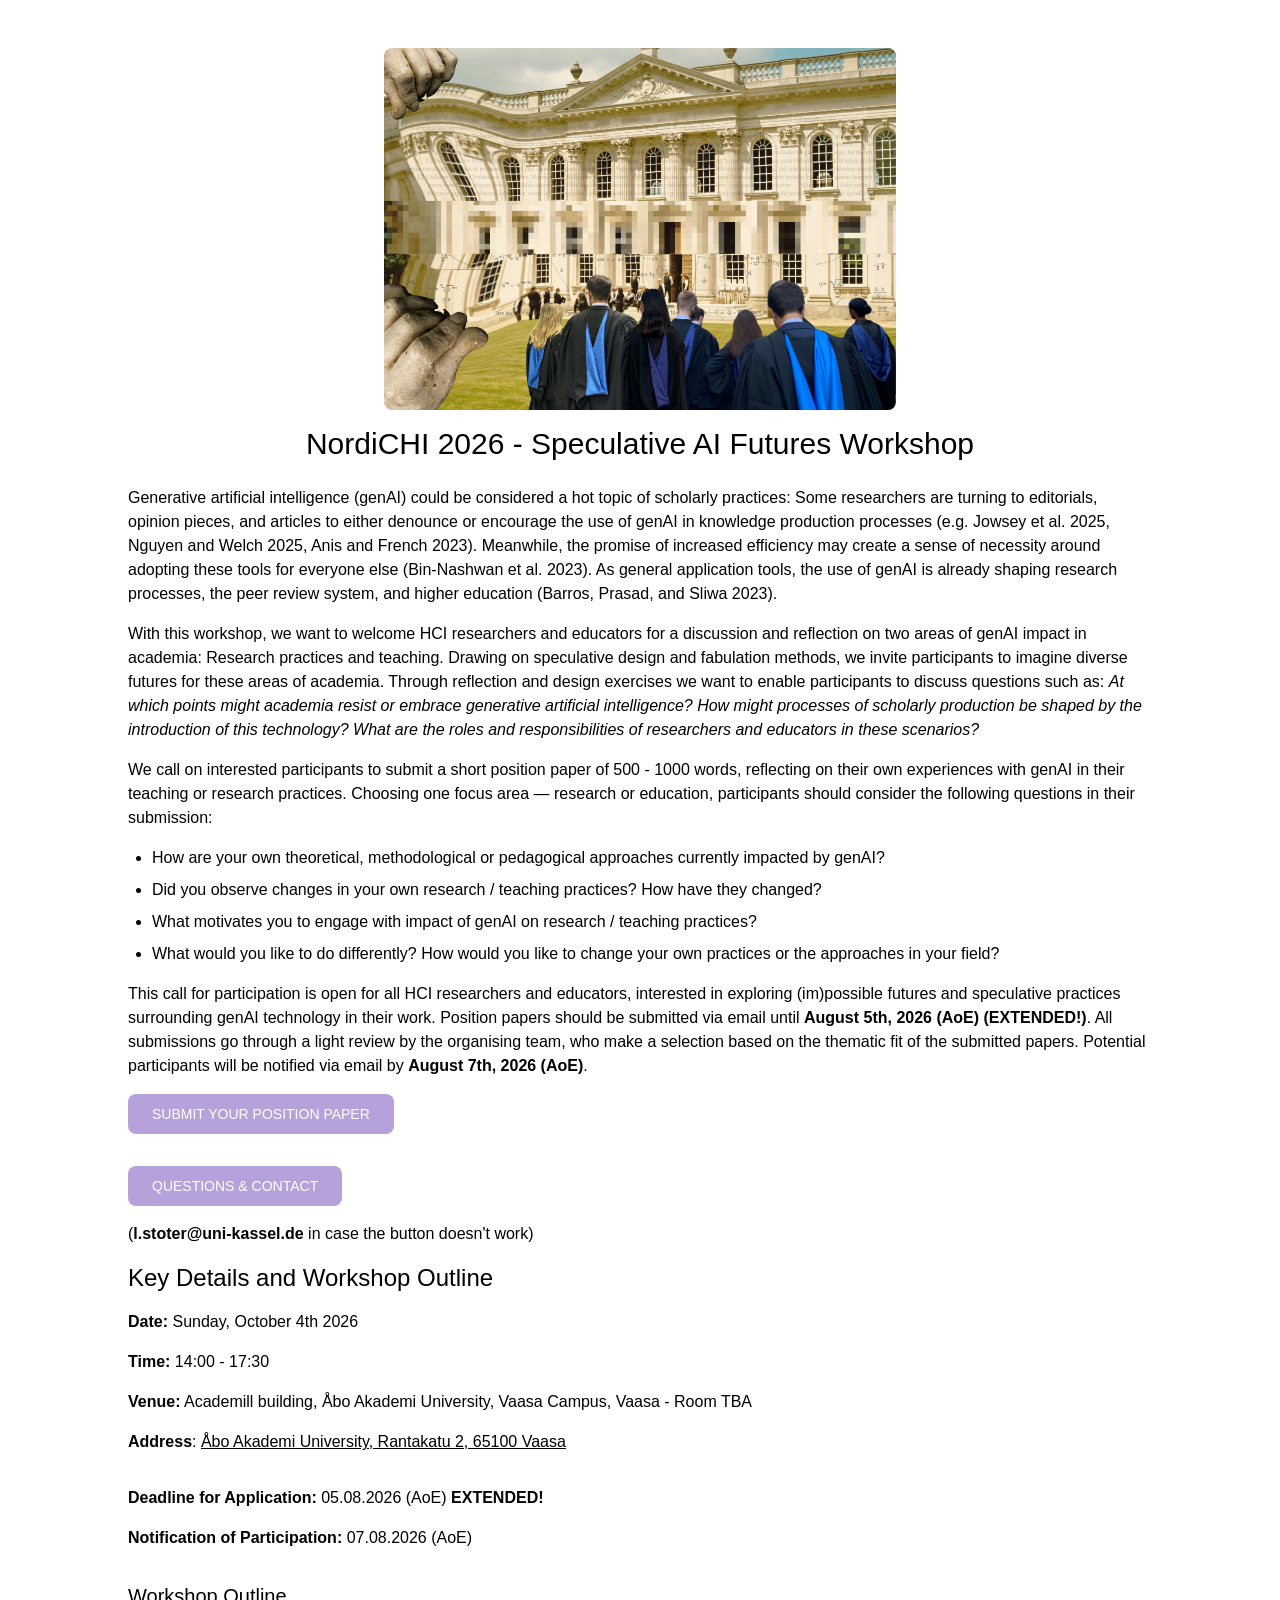
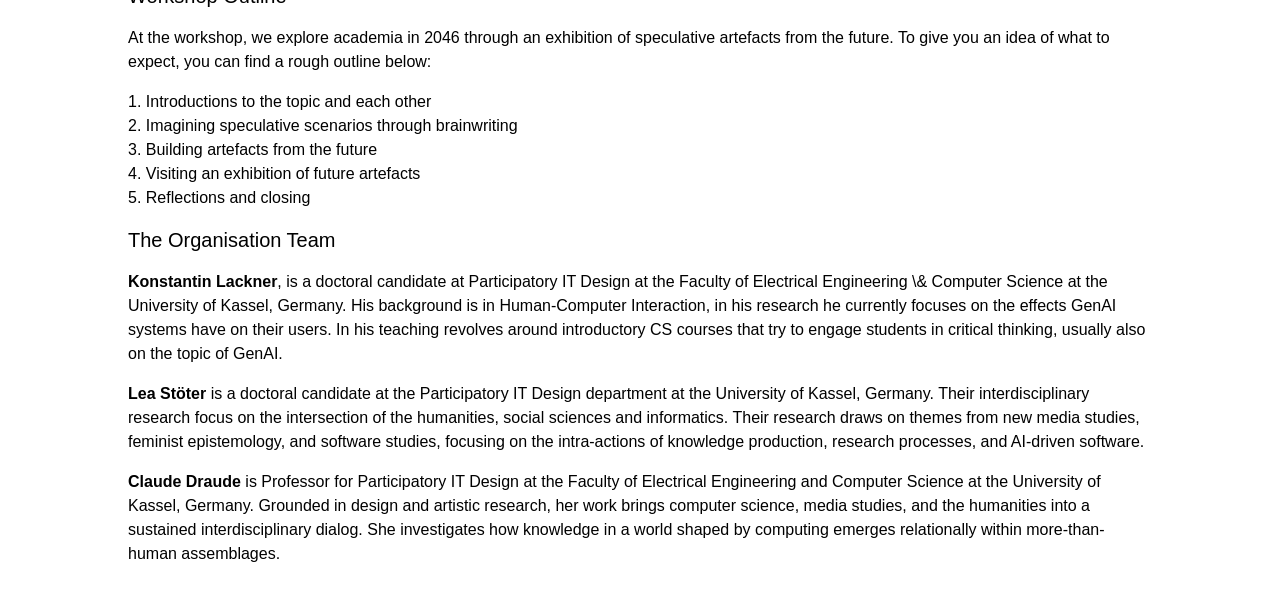
==== commit 9f1367b2: "updated submission deadline" ====
--- a/docs/index.html
+++ b/docs/index.html
@@ -38,7 +38,7 @@
             researchers and educators in these scenarios?</em>
         </p>
         <p>
-            We call on interested participants to submit a short position paper of 1000–1500 words, reflecting on their
+            We call on interested participants to submit a short position paper of 500 - 1000 words, reflecting on their
             own experiences with genAI in their teaching or research practices. Choosing one focus area — research or
             education, participants should consider the following questions in their submission:
         </p>
@@ -53,7 +53,7 @@
         <p>
             This call for participation is open for all HCI researchers and educators, interested in exploring
             (im)possible futures and speculative practices surrounding genAI technology in their work. Position papers
-            should be submitted via email until <strong>July 26th, 2026 (AoE)</strong>. All submissions go through a light review by the organising team, who make a selection based on the thematic fit of the submitted papers. Potential
+            should be submitted via email until <strong>August 5th, 2026 (AoE) (EXTENDED!)</strong>. All submissions go through a light review by the organising team, who make a selection based on the thematic fit of the submitted papers. Potential
             participants will be notified via email by <strong>August 7th, 2026 (AoE)</strong>.
         </p>
 
@@ -78,7 +78,7 @@
         <p><strong>Venue:</strong> Academill building, Åbo Akademi University, Vaasa Campus, Vaasa - Room TBA</p>
         <p><strong>Address</strong>: <a class="underline hover:bg-sky-500" href="https://maps.app.goo.gl/EadBiNbTPy5ejrDV8" target="_blank">Åbo Akademi University, Rantakatu 2, 65100 Vaasa</a></p>
         <p></p>
-        <p><strong>Deadline for Application:</strong> 26.07.2026 (AoE)</p>
+        <p><strong>Deadline for Application:</strong> 05.08.2026 (AoE) <strong>EXTENDED!</strong></p>
         <p><strong>Notification of Participation:</strong> 07.08.2026 (AoE)</p>
         <p></p>
         <h3 class="text-xl">Workshop Outline</h3>
@@ -119,4 +119,4 @@
     </div>
 </main>
 </body>
-</html>+</html>
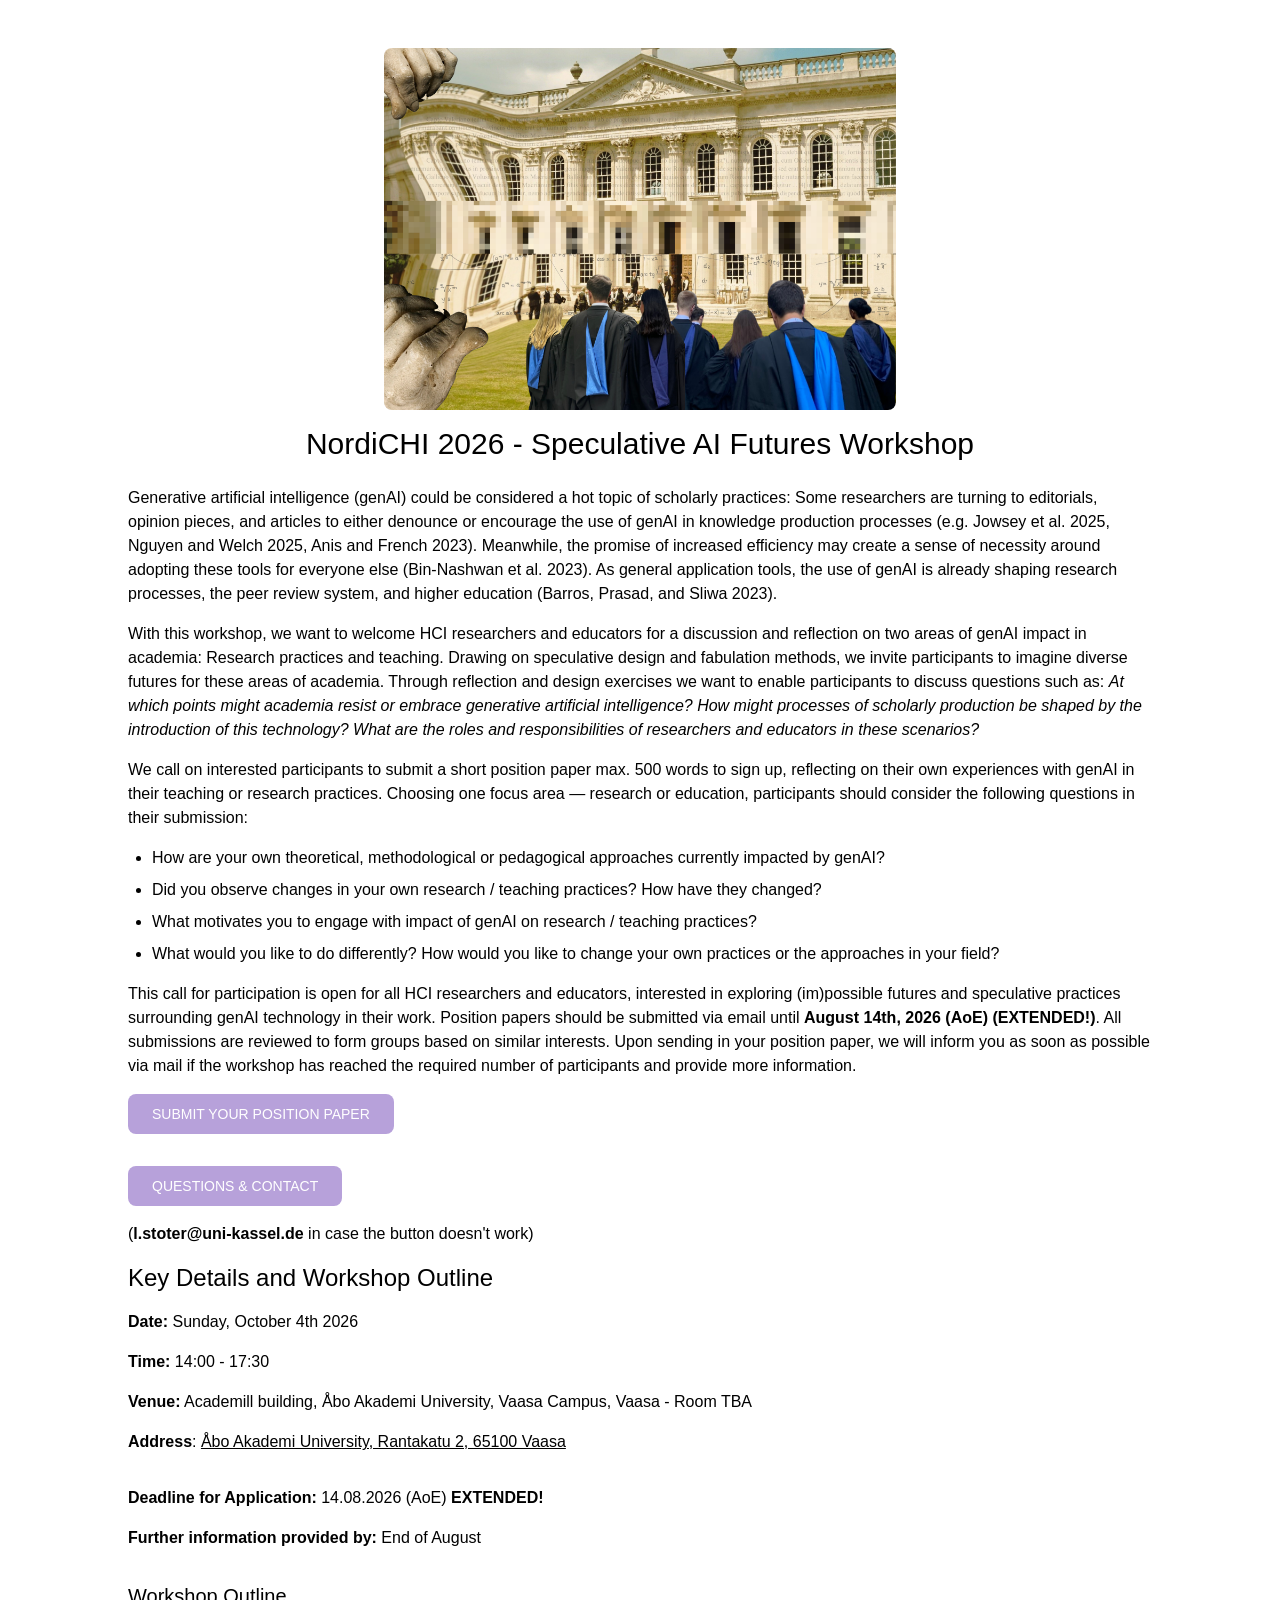
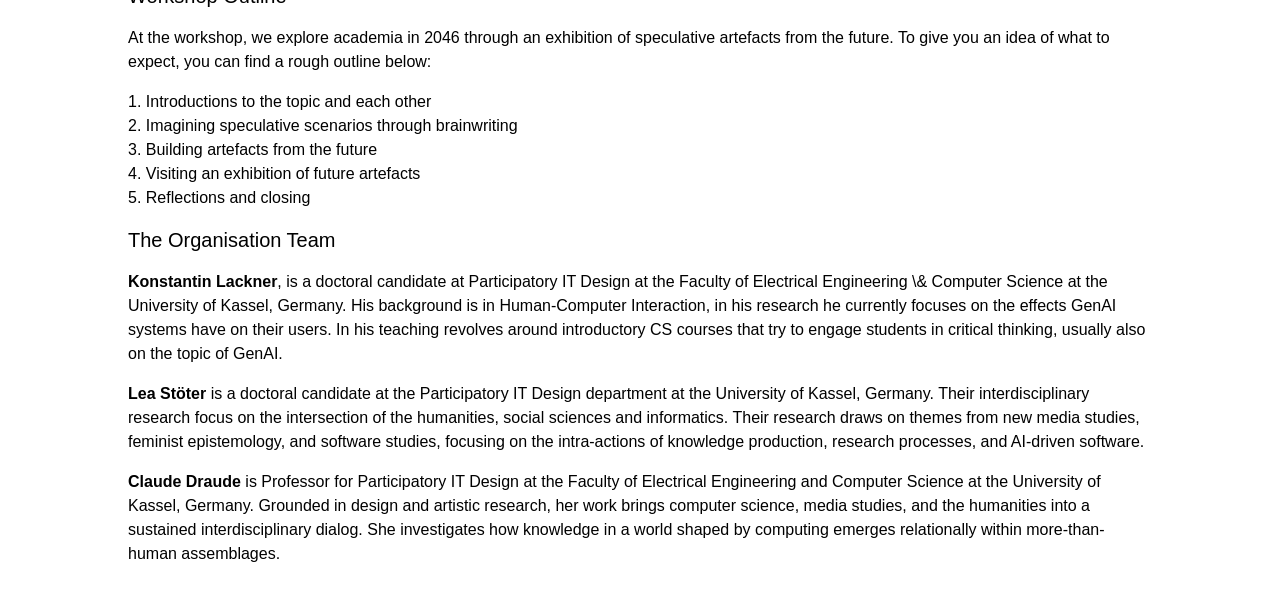
==== commit 48fc3abd: "extending deadline for real" ====
--- a/docs/index.html
+++ b/docs/index.html
@@ -38,7 +38,7 @@
             researchers and educators in these scenarios?</em>
         </p>
         <p>
-            We call on interested participants to submit a short position paper of 500 - 1000 words, reflecting on their
+            We call on interested participants to submit a short position paper max. 500 words to sign up, reflecting on their
             own experiences with genAI in their teaching or research practices. Choosing one focus area — research or
             education, participants should consider the following questions in their submission:
         </p>
@@ -53,8 +53,8 @@
         <p>
             This call for participation is open for all HCI researchers and educators, interested in exploring
             (im)possible futures and speculative practices surrounding genAI technology in their work. Position papers
-            should be submitted via email until <strong>August 5th, 2026 (AoE) (EXTENDED!)</strong>. All submissions go through a light review by the organising team, who make a selection based on the thematic fit of the submitted papers. Potential
-            participants will be notified via email by <strong>August 7th, 2026 (AoE)</strong>.
+            should be submitted via email until <strong>August 14th, 2026 (AoE) (EXTENDED!)</strong>. All submissions are reviewed to form groups based on similar interests.
+            Upon sending in your position paper, we will inform you as soon as possible via mail if the workshop has reached the required number of participants and provide more information. 
         </p>
 
         <a href="mailto:l.stoter@uni-kassel.de?subject=Position%20Paper%20–%20Speculative%20AI%20Futures%20Workshop%20–%20NordiCHI%202026"
@@ -78,8 +78,8 @@
         <p><strong>Venue:</strong> Academill building, Åbo Akademi University, Vaasa Campus, Vaasa - Room TBA</p>
         <p><strong>Address</strong>: <a class="underline hover:bg-sky-500" href="https://maps.app.goo.gl/EadBiNbTPy5ejrDV8" target="_blank">Åbo Akademi University, Rantakatu 2, 65100 Vaasa</a></p>
         <p></p>
-        <p><strong>Deadline for Application:</strong> 05.08.2026 (AoE) <strong>EXTENDED!</strong></p>
-        <p><strong>Notification of Participation:</strong> 07.08.2026 (AoE)</p>
+        <p><strong>Deadline for Application:</strong> 14.08.2026 (AoE) <strong>EXTENDED!</strong></p>
+        <p><strong>Further information provided by:</strong> End of August</p>
         <p></p>
         <h3 class="text-xl">Workshop Outline</h3>
         <p>At the workshop, we explore academia in 2046 through an exhibition of speculative artefacts from the future.
